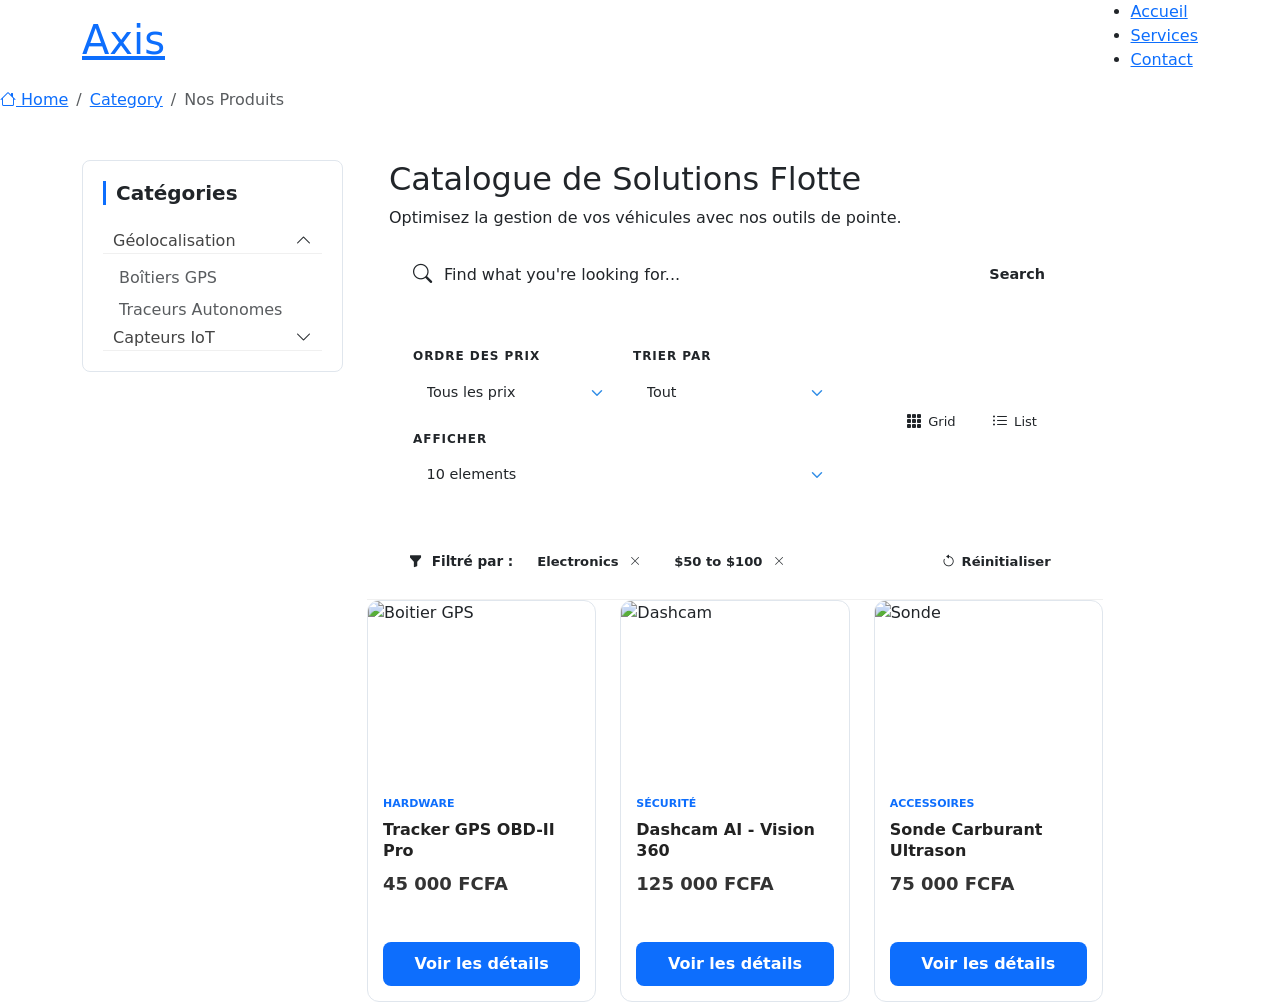
==== boutique.html @ 832ea5ab "Creation de la page boutique" ====
<!DOCTYPE html>
<html lang="fr">

<head>
	<meta charset="utf-8">
	<meta content="width=device-width, initial-scale=1.0" name="viewport">
	<title>Catalogue Gestion de Flotte - Axis</title>

	<link
		href="https://fonts.googleapis.com/css2?family=Roboto:wght@300;400;500;700&family=Montserrat:wght@400;600;700&family=Poppins:wght@300;400;500;600;700&display=swap"
		rel="stylesheet">

	<link href="assets/vendor/bootstrap/css/bootstrap.min.css" rel="stylesheet">
	<link href="assets/vendor/bootstrap-icons/bootstrap-icons.css" rel="stylesheet">
	<link href="assets/vendor/aos/aos.css" rel="stylesheet">

	<link href="assets/css/main.css" rel="stylesheet">

	<style>
		:root {
			--primary-blue: #0d6efd;
			--soft-bg: #f8fbff;
			--border-light: #e0e6ed;
		}

		/* --- SIDEBAR & CATEGORIES --- */
		.sidebar .widgets-container {
			background: #fff;
			border: 1px solid var(--border-light);
			border-radius: 8px;
			padding: 20px;
		}

		.widget-title {
			font-size: 1.25rem;
			font-weight: 700;
			margin-bottom: 1.5rem;
			padding-left: 10px;
			border-left: 3px solid var(--primary-blue);
		}

		.category-header {
			padding: 0px 10px;
			border-bottom: 1px solid #f0f0f0;
			cursor: pointer;
		}

		.category-link {
			color: #444;
			text-decoration: none;
			font-weight: 500;
		}

		.category-toggle .bi-chevron-up {
			display: none;
		}

		.category-header:not(.collapsed) .bi-chevron-up {
			display: inline;
		}

		.category-header:not(.collapsed) .bi-chevron-down {
			display: none;
		}

		/*--------------------------------------------------------------
		# Category Header Section
		--------------------------------------------------------------*/
		.category-header {
			padding-bottom: 0;
		}

		.category-header .search-bar {
			display: flex;
			align-items: center;
			background: linear-gradient(135deg, color-mix(in srgb, var(--accent-color), transparent 92%), color-mix(in srgb, var(--accent-color), transparent 96%));
			border: 2px solid color-mix(in srgb, var(--accent-color), transparent 80%);
			border-radius: 60px;
			padding: 0.5rem 0.5rem 0.5rem 1.5rem;
			margin-bottom: 1.5rem;
			transition: border-color 0.3s ease, box-shadow 0.3s ease;
		}

		.category-header .search-bar:focus-within {
			border-color: var(--accent-color);
			box-shadow: 0 0 0 4px color-mix(in srgb, var(--accent-color), transparent 88%);
		}

		.category-header .search-bar .search-icon {
			font-size: 1.2rem;
			color: var(--accent-color);
			margin-right: 0.75rem;
			flex-shrink: 0;
		}

		.category-header .search-bar .search-input {
			flex: 1;
			border: none;
			background: transparent;
			font-size: 1rem;
			color: var(--default-color);
			outline: none;
			padding: 0.5rem 0;
			min-width: 0;
		}

		.category-header .search-bar .search-input::placeholder {
			color: color-mix(in srgb, var(--default-color), transparent 55%);
		}

		.category-header .search-bar .search-action {
			flex-shrink: 0;
			background-color: var(--accent-color);
			color: var(--contrast-color);
			border: none;
			border-radius: 50px;
			padding: 0.6rem 1.75rem;
			font-weight: 600;
			font-size: 0.9rem;
			cursor: pointer;
			transition: background-color 0.3s ease, transform 0.2s ease;
		}

		.category-header .search-bar .search-action:hover {
			background-color: color-mix(in srgb, var(--accent-color), black 12%);
			transform: translateY(-1px);
		}

		@media (max-width: 576px) {
			.category-header .search-bar {
				border-radius: 16px;
				padding: 0.4rem 0.4rem 0.4rem 1rem;
			}

			.category-header .search-bar .search-action {
				padding: 0.55rem 1.25rem;
				font-size: 0.85rem;
			}
		}

		.category-header .toolbar {
			background-color: var(--surface-color);
			border: 1px solid color-mix(in srgb, var(--default-color), transparent 90%);
			border-radius: 14px;
			padding: 1.25rem 1.5rem;
			margin-bottom: 1rem;
			box-shadow: 0 4px 20px color-mix(in srgb, var(--default-color), transparent 94%);
		}

		.category-header .toolbar .filter-group {
			display: flex;
			align-items: flex-end;
			gap: 1rem;
			flex-wrap: wrap;
		}

		.category-header .toolbar .filter-group .filter-dropdown {
			flex: 1;
			min-width: 140px;
		}

		.category-header .toolbar .filter-group .filter-dropdown label {
			display: block;
			font-size: 0.75rem;
			font-weight: 700;
			text-transform: uppercase;
			letter-spacing: 0.08em;
			color: color-mix(in srgb, var(--default-color), transparent 30%);
			margin-bottom: 0.4rem;
		}

		.category-header .toolbar .filter-group .filter-dropdown .form-select {
			color: var(--default-color);
			background-color: var(--surface-color);
			font-size: 0.9rem;
			font-weight: 500;
			border: 1px solid color-mix(in srgb, var(--default-color), transparent 85%);
			border-radius: 10px;
			padding: 0.55rem 2.25rem 0.55rem 0.85rem;
			height: 42px;
			transition: border-color 0.3s ease, box-shadow 0.3s ease;
			background-image: url("data:image/svg+xml,%3csvg xmlns='http://www.w3.org/2000/svg' viewBox='0 0 16 16'%3e%3cpath fill='none' stroke='%233690e7' stroke-linecap='round' stroke-linejoin='round' stroke-width='2' d='m2 5 6 6 6-6'/%3e%3c/svg%3e");
		}

		.category-header .toolbar .filter-group .filter-dropdown .form-select:focus {
			border-color: var(--accent-color);
			box-shadow: 0 0 0 3px color-mix(in srgb, var(--accent-color), transparent 88%);
		}

		.category-header .toolbar .toolbar-actions {
			display: flex;
			justify-content: flex-end;
			align-items: flex-end;
			height: 100%;
		}

		.category-header .toolbar .toolbar-actions .display-toggle {
			display: inline-flex;
			background-color: color-mix(in srgb, var(--default-color), transparent 95%);
			border-radius: 10px;
			padding: 4px;
			gap: 4px;
		}

		.category-header .toolbar .toolbar-actions .display-toggle .toggle-btn {
			display: inline-flex;
			align-items: center;
			gap: 0.4rem;
			padding: 0.45rem 1rem;
			border: none;
			border-radius: 8px;
			background: transparent;
			color: color-mix(in srgb, var(--default-color), transparent 30%);
			font-size: 0.85rem;
			font-weight: 500;
			cursor: pointer;
			transition: all 0.3s ease;
		}

		.category-header .toolbar .toolbar-actions .display-toggle .toggle-btn i {
			font-size: 1rem;
		}

		.category-header .toolbar .toolbar-actions .display-toggle .toggle-btn span {
			font-size: 0.82rem;
		}

		.category-header .toolbar .toolbar-actions .display-toggle .toggle-btn:hover {
			color: var(--accent-color);
		}

		.category-header .toolbar .toolbar-actions .display-toggle .toggle-btn.active {
			background-color: var(--accent-color);
			color: var(--contrast-color);
			box-shadow: 0 2px 8px color-mix(in srgb, var(--accent-color), transparent 55%);
		}

		@media (max-width: 768px) {
			.category-header .toolbar {
				padding: 1rem;
			}

			.category-header .toolbar .filter-group .filter-dropdown {
				min-width: 100%;
			}

			.category-header .toolbar .toolbar-actions {
				justify-content: flex-start;
				margin-top: 0.5rem;
			}
		}

		.category-header .applied-filters {
			margin-bottom: 0.5rem;
		}

		.category-header .applied-filters .filters-row {
			display: flex;
			align-items: center;
			flex-wrap: wrap;
			gap: 0.75rem;
			padding: 0.85rem 1.25rem;
			background-color: var(--surface-color);
			border-left: 4px solid var(--accent-color);
			border-radius: 0 10px 10px 0;
			box-shadow: 0 2px 10px color-mix(in srgb, var(--default-color), transparent 94%);
		}

		.category-header .applied-filters .filters-label {
			font-weight: 600;
			font-size: 0.85rem;
			color: var(--accent-color);
			white-space: nowrap;
		}

		.category-header .applied-filters .filters-label i {
			margin-right: 0.25rem;
		}

		.category-header .applied-filters .chip-list {
			display: flex;
			flex-wrap: wrap;
			gap: 0.5rem;
			flex: 1;
		}

		.category-header .applied-filters .chip {
			display: inline-flex;
			align-items: center;
			gap: 0.35rem;
			background-color: color-mix(in srgb, var(--accent-color), transparent 88%);
			color: color-mix(in srgb, var(--accent-color), black 10%);
			font-size: 0.82rem;
			font-weight: 600;
			padding: 0.3rem 0.5rem 0.3rem 0.75rem;
			border-radius: 8px;
			border: 1px solid color-mix(in srgb, var(--accent-color), transparent 75%);
		}

		.category-header .applied-filters .chip .chip-close {
			display: inline-flex;
			align-items: center;
			justify-content: center;
			background: none;
			border: none;
			color: color-mix(in srgb, var(--accent-color), black 5%);
			cursor: pointer;
			width: 22px;
			height: 22px;
			border-radius: 6px;
			padding: 0;
			transition: all 0.3s ease;
		}

		.category-header .applied-filters .chip .chip-close i {
			font-size: 0.65rem;
		}

		.category-header .applied-filters .chip .chip-close:hover {
			background-color: color-mix(in srgb, var(--accent-color), transparent 70%);
			transform: scale(1.15);
		}

		.category-header .applied-filters .reset-btn {
			display: inline-flex;
			align-items: center;
			gap: 0.35rem;
			background: none;
			border: none;
			color: color-mix(in srgb, var(--default-color), transparent 30%);
			font-size: 0.82rem;
			font-weight: 600;
			cursor: pointer;
			padding: 0.35rem 0.65rem;
			border-radius: 8px;
			margin-left: auto;
			transition: all 0.3s ease;
			white-space: nowrap;
		}

		.category-header .applied-filters .reset-btn i {
			font-size: 0.85rem;
		}

		.category-header .applied-filters .reset-btn:hover {
			color: var(--accent-color);
			background-color: color-mix(in srgb, var(--accent-color), transparent 92%);
		}

		@media (max-width: 576px) {
			.category-header .applied-filters .filters-row {
				flex-direction: column;
				align-items: flex-start;
				padding: 0.75rem 1rem;
			}

			.category-header .applied-filters .chip-list {
				width: 100%;
			}

			.category-header .applied-filters .reset-btn {
				margin-left: 0;
			}
		}

		/* --- PRODUCT CARDS (Optimisées) --- */
		.item-card {
			background: #fff;
			border: 1px solid var(--border-light);
			border-radius: 12px;
			overflow: hidden;
			height: 100%;
			display: flex;
			flex-direction: column;
			transition: 0.3s;
		}

		.item-card:hover {
			box-shadow: 0 10px 20px rgba(0, 0, 0, 0.05);
		}

		.item-media {
			height: 180px;
			overflow: hidden;
		}

		/* Image plus courte */
		.item-media img {
			width: 100%;
			height: 100%;
			object-fit: cover;
		}

		.item-info {
			padding: 15px;
			flex-grow: 1;
			display: flex;
			flex-direction: column;
		}

		.item-tag {
			font-size: 11px;
			color: var(--primary-blue);
			font-weight: 700;
			text-transform: uppercase;
		}

		.item-name {
			font-size: 16px;
			margin: 8px 0;
			font-weight: 600;
			line-height: 1.3;
		}

		.item-name a {
			color: #222;
			text-decoration: none;
		}

		.item-cost {
			font-size: 18px;
			font-weight: 700;
			color: #333;
			margin-bottom: 15px;
		}

		/* Bouton en bas avec padding autour */
		.card-footer-action {
			padding: 15px;
			margin-top: auto;
		}

		.btn-action {
			width: 100%;
			background: var(--primary-blue);
			color: white;
			border: none;
			padding: 10px;
			border-radius: 8px;
			font-weight: 600;
			transition: 0.3s;
		}

		.btn-action:hover {
			background: #0052cc;
		}
	</style>
</head>

<body class="starter-page-page">

	
  <header id="header" class="header d-flex align-items-center sticky">
    <div class="container-fluid container-xl position-relative d-flex align-items-center justify-content-between">

      <a href="index.html" class="logo d-flex align-items-center">
        <!-- Uncomment the line below if you also wish to use an image logo -->
        <!-- <img src="assets/img/logo.webp" alt=""> -->
        <h1 class="sitename">Axis</h1>
      </a>

      <nav id="navmenu" class="navmenu">
        
				<ul>
					<li><a href="#hero">Accueil</a></li>
					<li><a href="#services">Services</a></li>
					<li><a href="#contact">Contact</a></li>
				</ul>
        <i class="mobile-nav-toggle d-xl-none bi bi-list"></i>
      </nav>

    </div>
  </header>

	<main class="main">

		<div class="page-title">
			<div class="breadcrumbs">
				<nav aria-label="breadcrumb">
					<ol class="breadcrumb">
						<li class="breadcrumb-item"><a href="#"><i class="bi bi-house"></i> Home</a></li>
						<li class="breadcrumb-item"><a href="#">Category</a></li>
						<li class="breadcrumb-item active current">Nos Produits</li>
					</ol>
				</nav>
			</div>
			<!-- <div class="title-wrapper">
				<h1>Catalogue de Solutions Flotte</h1>
				<p>Optimisez la gestion de vos véhicules avec nos outils de pointe.</p>
			</div> -->
		</div>

		<div class="container mt-5">
			<div class="row">

				<div class="col-lg-3 sidebar" data-aos="fade-up">
					<div class="widgets-container">
						<h3 class="widget-title">Catégories</h3>
						<ul class="category-tree list-unstyled mb-0">
							<li class="category-item">
								<div class="d-flex justify-content-between align-items-center category-header" data-bs-toggle="collapse"
									data-bs-target="#cat-1">
									<a href="javascript:void(0)" class="category-link">Géolocalisation</a>
									<span class="category-toggle"><i class="bi bi-chevron-down"></i><i
											class="bi bi-chevron-up"></i></span>
								</div>
								<ul id="cat-1" class="subcategory-list list-unstyled ps-3 mt-2 collapse show">
									<li><a href="#" class="nav-link py-1 text-muted">Boîtiers GPS</a></li>
									<li><a href="#" class="nav-link py-1 text-muted">Traceurs Autonomes</a></li>
								</ul>
							</li>
							<li class="category-item">
								<div class="d-flex justify-content-between align-items-center category-header collapsed"
									data-bs-toggle="collapse" data-bs-target="#cat-2">
									<a href="javascript:void(0)" class="category-link">Capteurs IoT</a>
									<span class="category-toggle"><i class="bi bi-chevron-down"></i><i
											class="bi bi-chevron-up"></i></span>
								</div>
								<ul id="cat-2" class="subcategory-list list-unstyled ps-3 mt-2 collapse">
									<li><a href="#" class="nav-link py-1 text-muted">Niveau Carburant</a></li>
									<li><a href="#" class="nav-link py-1 text-muted">Température</a></li>
								</ul>
							</li>
						</ul>
					</div>
				</div>

				<div class="col-lg-8">
					
					<!-- Category Header Section -->
					<section id="category-header" class="category-header section">

						<!-- Section Title -->
						<div class="container section-title aos-init aos-animate" data-aos="fade-up">
							<h2>Catalogue de Solutions Flotte</h2>
							<p>Optimisez la gestion de vos véhicules avec nos outils de pointe.</p>
						</div><!-- End Section Title -->

						<div class="container aos-init aos-animate" data-aos="fade-up" data-aos-delay="100">

							<!-- Search Bar -->
							<div class="search-bar aos-init aos-animate" data-aos="fade-down" data-aos-delay="100">
								<i class="bi bi-search search-icon"></i>
								<input type="text" class="search-input" id="productSearch" placeholder="Find what you're looking for..."
									aria-label="Search products">
								<button class="search-action" type="button">Search</button>
							</div>

							<!-- Toolbar -->
							<div class="toolbar aos-init aos-animate" data-aos="fade-up" data-aos-delay="200">
								<div class="row align-items-center g-3">
									<div class="col-lg-8 col-md-12">
										<div class="filter-group">
											<div class="filter-dropdown">
												<label for="priceRange">Ordre des prix</label>
												<select class="form-select" id="priceRange">
													<option selected>Tous les prix</option>
													<option>Prix croissant</option>
													<option>Prix décroissant</option>
												</select>
											</div>
											<div class="filter-dropdown">
												<label for="sortBy">Trier par</label>
												<select class="form-select" id="sortBy">
													<option selected>Tout</option>
													<option>Produits</option>
													<option>Offres spéciales</option>
												</select>
											</div>
											<div class="filter-dropdown">
												<label for="itemsPerPage">Afficher</label>
												<select class="form-select" id="itemsPerPage">
													<option value="12">10 elements</option>
													<option value="24">25 elements</option>
												</select>
											</div>
										</div>
									</div><!-- End Filter Group -->

									<div class="col-lg-4 col-md-12">
										<div class="toolbar-actions">
											<div class="display-toggle">
												<button type="button" class="toggle-btn active" data-view="grid" aria-label="Grid view">
													<i class="bi bi-grid-3x3-gap-fill"></i>
													<span>Grid</span>
												</button>
												<button type="button" class="toggle-btn" data-view="list" aria-label="List view">
													<i class="bi bi-list-ul"></i>
													<span>List</span>
												</button>
											</div>
										</div>
									</div><!-- End Toolbar Actions -->
								</div>
							</div><!-- End Toolbar -->

							<!-- Applied Filters -->
							<div class="applied-filters aos-init aos-animate" data-aos="fade-up" data-aos-delay="300">
								<div class="row align-items-center">
									<div class="col-12">
										<div class="filters-row">
											<span class="filters-label"><i class="bi bi-funnel-fill"></i> Filtré par :</span>
											<div class="chip-list">
												<span class="chip">
													Electronics <button class="chip-close"><i class="bi bi-x-lg"></i></button>
												</span>
												<span class="chip">
													$50 to $100 <button class="chip-close"><i class="bi bi-x-lg"></i></button>
												</span>
											</div>
											<button class="reset-btn"><i class="bi bi-arrow-counterclockwise"></i> Réinitialiser</button>
										</div>
									</div>
								</div>
							</div><!-- End Applied Filters -->

						</div>
					</section><!-- /Category Header Section -->

					<section id="category-product-list" class="category-product-list section">
						<!-- Section Title -->
						<!-- <div class="container section-title aos-init aos-animate" data-aos="fade-up">
							<h2>Category Product List</h2>
							<p>Necessitatibus eius consequatur ex aliquid fuga eum quidem sint consectetur velit</p>
						</div> -->
						<!-- End Section Title -->

						<div class="row g-4">
							<div class="col-md-4" data-aos="fade-up">
								<article class="item-card">
									<div class="item-media">
										<img src="https://images.unsplash.com/photo-1580273916550-e323be2ae537?q=80&w=400"
											alt="Boitier GPS">
									</div>
									<div class="item-info">
										<span class="item-tag">Hardware</span>
										<h4 class="item-name"><a href="#">Tracker GPS OBD-II Pro</a></h4>
										<span class="item-cost">45 000 FCFA</span>
									</div>
									<div class="card-footer-action">
										<button class="btn-action">Voir les détails</button>
									</div>
								</article>
							</div>

							<div class="col-md-4" data-aos="fade-up" data-aos-delay="100">
								<article class="item-card">
									<div class="item-media">
										<img src="https://images.unsplash.com/photo-1551524559-8af4e6624178?q=80&w=400" alt="Dashcam">
									</div>
									<div class="item-info">
										<span class="item-tag">Sécurité</span>
										<h4 class="item-name"><a href="#">Dashcam AI - Vision 360</a></h4>
										<span class="item-cost">125 000 FCFA</span>
									</div>
									<div class="card-footer-action">
										<button class="btn-action">Voir les détails</button>
									</div>
								</article>
							</div>

							<div class="col-md-4" data-aos="fade-up" data-aos-delay="200">
								<article class="item-card">
									<div class="item-media">
										<img src="https://www.on-track.sn/wp-content/uploads/2020/11/image_driverkeys.png" alt="Sonde">
									</div>
									<div class="item-info">
										<span class="item-tag">Accessoires</span>
										<h4 class="item-name"><a href="#">Sonde Carburant Ultrason</a></h4>
										<span class="item-cost">75 000 FCFA</span>
									</div>
									<div class="card-footer-action">
										<button class="btn-action">Voir les détails</button>
									</div>
								</article>
							</div>
						</div>
					</section>

				</div>
			</div>
		</div>

	</main>

	<script src="assets/vendor/bootstrap/js/bootstrap.bundle.min.js"></script>
	<script src="assets/vendor/aos/aos.js"></script>
	<script>
		AOS.init({ duration: 600, once: true });
	</script>

</body>

</html>
---- assets/css/main.css ----
/**
* Template Name: Axis
* Template URL: https://bootstrapmade.com/axis-bootstrap-corporate-template/
* Updated: Sep 13 2025 with Bootstrap v5.3.8
* Author: BootstrapMade.com
* License: https://bootstrapmade.com/license/
*/

@charset "UTF-8";

/*--------------------------------------------------------------
# Font & Color Variables
# Help: https://bootstrapmade.com/color-system/
--------------------------------------------------------------*/
/* Fonts */
:root {
  --default-font: "Roboto",  system-ui, -apple-system, "Segoe UI", Roboto, "Helvetica Neue", Arial, "Noto Sans", "Liberation Sans", sans-serif, "Apple Color Emoji", "Segoe UI Emoji", "Segoe UI Symbol", "Noto Color Emoji";
  --heading-font: "Montserrat",  sans-serif;
  --nav-font: "Poppins",  sans-serif;
}

/* Global Colors - The following color variables are used throughout the website. Updating them here will change the color scheme of the entire website */
:root { 
  --background-color: #ffffff; /* Background color for the entire website, including individual sections */
  --default-color: #666666; /* Default color used for the majority of the text content across the entire website */
  --heading-color: #000000; /* Color for headings, subheadings and title throughout the website */
  --accent-color: #313131; /* Accent color that represents your brand on the website. It's used for buttons, links, and other elements that need to stand out */
  --surface-color: #ffffff; /* The surface color is used as a background of boxed elements within sections, such as cards, icon boxes, or other elements that require a visual separation from the global background. */
  --contrast-color: #ffffff; /* Contrast color for text, ensuring readability against backgrounds of accent, heading, or default colors. */
}

/* Nav Menu Colors - The following color variables are used specifically for the navigation menu. They are separate from the global colors to allow for more customization options */
:root {
  --nav-color: #999999;  /* The default color of the main navmenu links */
  --nav-hover-color: #000000; /* Applied to main navmenu links when they are hovered over or active */
  --nav-mobile-background-color: #ffffff; /* Used as the background color for mobile navigation menu */
  --nav-dropdown-background-color: #ffffff; /* Used as the background color for dropdown items that appear when hovering over primary navigation items */
  --nav-dropdown-color: #666666; /* Used for navigation links of the dropdown items in the navigation menu. */
  --nav-dropdown-hover-color: #313131; /* Similar to --nav-hover-color, this color is applied to dropdown navigation links when they are hovered over. */
}

/* Color Presets - These classes override global colors when applied to any section or element, providing reuse of the sam color scheme. */

.light-background {
  --background-color: #f9f9f9;
  --surface-color: #ffffff;
}

.dark-background {
  --background-color: #060606;
  --default-color: #e3e3e3;
  --heading-color: #ffffff;
  --accent-color: #bdb5b5;
  --surface-color: #252525;
  --contrast-color: #ffffff;
}

/* Smooth scroll */
:root {
  scroll-behavior: smooth;
}

/*--------------------------------------------------------------
# General Styling & Shared Classes
--------------------------------------------------------------*/
body {
  color: var(--default-color);
  background-color: var(--background-color);
  font-family: var(--default-font);
}

a {
  color: var(--accent-color);
  text-decoration: none;
  transition: 0.3s;
}

a:hover {
  color: color-mix(in srgb, var(--accent-color), transparent 25%);
  text-decoration: none;
}

h1,
h2,
h3,
h4,
h5,
h6 {
  color: var(--heading-color);
  font-family: var(--heading-font);
}

/* PHP Email Form Messages
------------------------------*/
.php-email-form .error-message {
  display: none;
  background: #df1529;
  color: #ffffff;
  text-align: left;
  padding: 15px;
  margin-bottom: 24px;
  font-weight: 600;
}

.php-email-form .sent-message {
  display: none;
  color: #ffffff;
  background: #059652;
  text-align: center;
  padding: 15px;
  margin-bottom: 24px;
  font-weight: 600;
}

.php-email-form .loading {
  display: none;
  background: var(--surface-color);
  text-align: center;
  padding: 15px;
  margin-bottom: 24px;
}

.php-email-form .loading:before {
  content: "";
  display: inline-block;
  border-radius: 50%;
  width: 24px;
  height: 24px;
  margin: 0 10px -6px 0;
  border: 3px solid var(--accent-color);
  border-top-color: var(--surface-color);
  animation: php-email-form-loading 1s linear infinite;
}

@keyframes php-email-form-loading {
  0% {
    transform: rotate(0deg);
  }

  100% {
    transform: rotate(360deg);
  }
}

/*--------------------------------------------------------------
# Global Header
--------------------------------------------------------------*/
.header {
  --background-color: rgba(255, 255, 255, 0);
  color: var(--default-color);
  background-color: var(--background-color);
  padding: 15px 0;
  transition: all 0.5s;
  z-index: 997;
}

.header .logo {
  line-height: 1;
}

.header .logo img {
  max-height: 32px;
  margin-right: 8px;
}

.header .logo h1 {
  font-size: 30px;
  margin: 0;
  font-weight: 400;
  color: var(--heading-color);
}

.scrolled .header {
  isolation: isolate;
  border-bottom: 1px solid color-mix(in srgb, var(--default-color), transparent 90%);
}

.scrolled .header::before {
  content: "";
  position: absolute;
  inset: 0;
  background: rgba(255, 255, 255, 0.8);
  backdrop-filter: blur(10px);
  -webkit-backdrop-filter: blur(10px);
  pointer-events: none;
  z-index: -1;
}

/*--------------------------------------------------------------
# Navigation Menu
--------------------------------------------------------------*/
/* Navmenu - Desktop */
@media (min-width: 1200px) {
  .navmenu {
    padding: 0;
  }

  .navmenu ul {
    margin: 0;
    padding: 0;
    display: flex;
    list-style: none;
    align-items: center;
  }

  .navmenu li {
    position: relative;
  }

  .navmenu a,
  .navmenu a:focus {
    color: var(--nav-color);
    padding: 18px 15px;
    font-size: 14px;
    font-family: var(--nav-font);
    font-weight: 400;
    display: flex;
    align-items: center;
    justify-content: space-between;
    white-space: nowrap;
    transition: 0.3s;
  }

  .navmenu a i,
  .navmenu a:focus i {
    font-size: 12px;
    line-height: 0;
    margin-left: 5px;
    transition: 0.3s;
  }

  .navmenu li:last-child a {
    padding-right: 0;
  }

  .navmenu li:hover>a,
  .navmenu .active,
  .navmenu .active:focus {
    color: var(--nav-hover-color);
  }

  .navmenu .dropdown ul {
    margin: 0;
    padding: 10px 0;
    background: var(--nav-dropdown-background-color);
    display: block;
    position: absolute;
    visibility: hidden;
    left: 14px;
    top: 130%;
    opacity: 0;
    transition: 0.3s;
    border-radius: 4px;
    z-index: 99;
    box-shadow: 0px 0px 30px rgba(0, 0, 0, 0.1);
  }

  .navmenu .dropdown ul li {
    min-width: 200px;
  }

  .navmenu .dropdown ul a {
    padding: 10px 20px;
    font-size: 15px;
    text-transform: none;
    color: var(--nav-dropdown-color);
  }

  .navmenu .dropdown ul a i {
    font-size: 12px;
  }

  .navmenu .dropdown ul a:hover,
  .navmenu .dropdown ul .active:hover,
  .navmenu .dropdown ul li:hover>a {
    color: var(--nav-dropdown-hover-color);
  }

  .navmenu .dropdown:hover>ul {
    opacity: 1;
    top: 100%;
    visibility: visible;
  }

  .navmenu .dropdown .dropdown ul {
    top: 0;
    left: -90%;
    visibility: hidden;
  }

  .navmenu .dropdown .dropdown:hover>ul {
    opacity: 1;
    top: 0;
    left: -100%;
    visibility: visible;
  }
}

/* Navmenu - Mobile */
@media (max-width: 1199px) {
  .mobile-nav-toggle {
    color: var(--nav-color);
    font-size: 28px;
    line-height: 0;
    margin-right: 10px;
    cursor: pointer;
    transition: color 0.3s;
  }

  .navmenu {
    padding: 0;
    z-index: 9997;
  }

  .navmenu ul {
    display: none;
    list-style: none;
    position: absolute;
    inset: 60px 20px 20px 20px;
    padding: 10px 0;
    margin: 0;
    border-radius: 6px;
    background-color: var(--nav-mobile-background-color);
    overflow-y: auto;
    transition: 0.3s;
    z-index: 9998;
    box-shadow: 0px 0px 30px rgba(0, 0, 0, 0.1);
  }

  .navmenu a,
  .navmenu a:focus {
    color: var(--nav-dropdown-color);
    padding: 10px 20px;
    font-family: var(--nav-font);
    font-size: 18px;
    font-weight: 300;
    display: flex;
    align-items: center;
    justify-content: space-between;
    white-space: nowrap;
    transition: 0.3s;
  }

  .navmenu a i,
  .navmenu a:focus i {
    font-size: 12px;
    line-height: 0;
    margin-left: 5px;
    width: 30px;
    height: 30px;
    display: flex;
    align-items: center;
    justify-content: center;
    border-radius: 50%;
    transition: 0.3s;
    background-color: color-mix(in srgb, var(--accent-color), transparent 90%);
  }

  .navmenu a i:hover,
  .navmenu a:focus i:hover {
    background-color: var(--accent-color);
    color: var(--contrast-color);
  }

  .navmenu a:hover,
  .navmenu .active,
  .navmenu .active:focus {
    color: var(--nav-dropdown-hover-color);
  }

  .navmenu .active i,
  .navmenu .active:focus i {
    background-color: var(--accent-color);
    color: var(--contrast-color);
    transform: rotate(180deg);
  }

  .navmenu .dropdown ul {
    position: static;
    display: none;
    z-index: 99;
    padding: 10px 0;
    margin: 10px 20px;
    background-color: var(--nav-dropdown-background-color);
    border: 1px solid color-mix(in srgb, var(--default-color), transparent 90%);
    box-shadow: none;
    transition: all 0.5s ease-in-out;
  }

  .navmenu .dropdown ul ul {
    background-color: rgba(33, 37, 41, 0.1);
  }

  .navmenu .dropdown>.dropdown-active {
    display: block;
    background-color: rgba(33, 37, 41, 0.03);
  }

  .mobile-nav-active {
    overflow: hidden;
  }

  .mobile-nav-active .mobile-nav-toggle {
    color: #fff;
    position: absolute;
    font-size: 32px;
    top: 15px;
    right: 15px;
    margin-right: 0;
    z-index: 9999;
  }

  .mobile-nav-active .navmenu {
    position: fixed;
    overflow: hidden;
    inset: 0;
    background: rgba(33, 37, 41, 0.8);
    transition: 0.3s;
  }

  .mobile-nav-active .navmenu>ul {
    display: block;
  }
}

/*--------------------------------------------------------------
# Global Footer
--------------------------------------------------------------*/
.footer {
  color: var(--default-color);
  background-color: var(--background-color);
  font-size: 14px;
  padding-bottom: 50px;
  position: relative;
}

.footer .footer-top {
  padding-top: 50px;
  border-top: 1px solid color-mix(in srgb, var(--default-color), transparent 90%);
}

.footer .footer-about .logo {
  line-height: 1;
  margin-bottom: 25px;
}

.footer .footer-about .logo img {
  max-height: 40px;
  margin-right: 6px;
}

.footer .footer-about .logo span {
  color: var(--heading-color);
  font-size: 30px;
  font-weight: 400;
  letter-spacing: 1px;
  font-family: var(--heading-font);
}

.footer .footer-about p {
  font-size: 14px;
  font-family: var(--heading-font);
}

.footer .social-links a {
  display: flex;
  align-items: center;
  justify-content: center;
  width: 40px;
  height: 40px;
  border-radius: 50%;
  border: 1px solid color-mix(in srgb, var(--default-color), transparent 50%);
  font-size: 16px;
  color: color-mix(in srgb, var(--default-color), transparent 50%);
  margin-right: 10px;
  transition: 0.3s;
}

.footer .social-links a:hover {
  color: var(--accent-color);
  border-color: var(--accent-color);
}

.footer h4 {
  font-size: 18px;
  font-weight: 400;
  position: relative;
  padding-bottom: 12px;
}

.footer .footer-links {
  margin-bottom: 30px;
}

.footer .footer-links ul {
  list-style: none;
  padding: 0;
  margin: 0;
}

.footer .footer-links ul i {
  padding-right: 2px;
  font-size: 12px;
  line-height: 0;
}

.footer .footer-links ul li {
  padding: 10px 0;
  display: flex;
  align-items: center;
}

.footer .footer-links ul li:first-child {
  padding-top: 0;
}

.footer .footer-links ul a {
  color: color-mix(in srgb, var(--default-color), transparent 20%);
  display: inline-block;
  line-height: 1;
}

.footer .footer-links ul a:hover {
  color: var(--accent-color);
}

.footer .footer-contact p {
  margin-bottom: 5px;
}

.footer .copyright {
  padding-top: 25px;
  padding-bottom: 25px;
  background-color: color-mix(in srgb, var(--default-color), transparent 95%);
}

.footer .copyright p {
  margin-bottom: 0;
}

.footer .credits {
  margin-top: 6px;
  font-size: 13px;
}

/*--------------------------------------------------------------
# Preloader
--------------------------------------------------------------*/
#preloader {
  position: fixed;
  inset: 0;
  z-index: 999999;
  overflow: hidden;
  background: var(--background-color);
  transition: all 0.6s ease-out;
}

#preloader:before {
  content: "";
  position: fixed;
  top: calc(50% - 30px);
  left: calc(50% - 30px);
  border: 6px solid #ffffff;
  border-color: var(--accent-color) transparent var(--accent-color) transparent;
  border-radius: 50%;
  width: 60px;
  height: 60px;
  animation: animate-preloader 1.5s linear infinite;
}

@keyframes animate-preloader {
  0% {
    transform: rotate(0deg);
  }

  100% {
    transform: rotate(360deg);
  }
}

/*--------------------------------------------------------------
# Scroll Top Button
--------------------------------------------------------------*/
.scroll-top {
  position: fixed;
  visibility: hidden;
  opacity: 0;
  right: 15px;
  bottom: 15px;
  z-index: 99999;
  background-color: var(--accent-color);
  width: 40px;
  height: 40px;
  border-radius: 4px;
  transition: all 0.4s;
}

.scroll-top i {
  font-size: 24px;
  color: var(--contrast-color);
  line-height: 0;
}

.scroll-top:hover {
  background-color: color-mix(in srgb, var(--accent-color), transparent 20%);
  color: var(--contrast-color);
}

.scroll-top.active {
  visibility: visible;
  opacity: 1;
}

/*--------------------------------------------------------------
# Disable aos animation delay on mobile devices
--------------------------------------------------------------*/
@media screen and (max-width: 768px) {
  [data-aos-delay] {
    transition-delay: 0 !important;
  }
}

/*--------------------------------------------------------------
# Global Page Titles & Breadcrumbs
--------------------------------------------------------------*/
.page-title {
  text-align: center;
  padding: 40px 0 20px 0;
  border-top: 1px solid color-mix(in srgb, var(--default-color), transparent 90%);
}

.page-title .breadcrumbs {
  margin-bottom: 1.5rem;
}

.page-title .breadcrumbs .breadcrumb {
  justify-content: center;
  margin: 0;
  padding: 0;
  background: none;
}

.page-title .breadcrumbs .breadcrumb .breadcrumb-item {
  font-size: 0.9rem;
  color: color-mix(in srgb, var(--default-color), transparent 30%);
}

.page-title .breadcrumbs .breadcrumb .breadcrumb-item.active {
  color: var(--accent-color);
}

.page-title .breadcrumbs .breadcrumb .breadcrumb-item a {
  color: inherit;
  text-decoration: none;
  transition: color 0.3s ease;
}

.page-title .breadcrumbs .breadcrumb .breadcrumb-item a:hover {
  color: var(--accent-color);
}

.page-title .breadcrumbs .breadcrumb .breadcrumb-item a i {
  font-size: 0.9rem;
  margin-right: 0.2rem;
}

.page-title .breadcrumbs .breadcrumb .breadcrumb-item+.breadcrumb-item::before {
  color: color-mix(in srgb, var(--default-color), transparent 50%);
}

.page-title .title-wrapper {
  max-width: 800px;
  margin: 0 auto;
  padding: 1rem 0;
}

.page-title .title-wrapper h1 {
  font-size: 2.5rem;
  margin-bottom: 1rem;
  font-weight: 400;
  color: var(--heading-color);
}

.page-title .title-wrapper p {
  font-size: 1.1rem;
  color: color-mix(in srgb, var(--default-color), transparent 20%);
  margin: 0;
  line-height: 1.6;
}

@media (max-width: 768px) {
  .page-title .title-wrapper h1 {
    font-size: 2rem;
  }

  .page-title .title-wrapper p {
    font-size: 1rem;
  }
}

@media (max-width: 576px) {
  .page-title .title-wrapper h1 {
    font-size: 1.75rem;
  }
}

/*--------------------------------------------------------------
# Global Sections
--------------------------------------------------------------*/
section,
.section {
  color: var(--default-color);
  background-color: var(--background-color);
  padding: 60px 0;
  scroll-margin-top: 87px;
  overflow: clip;
}

@media (max-width: 1199px) {

  section,
  .section {
    scroll-margin-top: 66px;
  }
}

/*--------------------------------------------------------------
# Global Section Titles
--------------------------------------------------------------*/
.section-title {
  text-align: center;
  padding-bottom: 60px;
  position: relative;
}

.section-title h2 {
  font-size: 2.8rem;
  font-weight: 300;
  line-height: 1.2;
  color: var(--heading-color);
  margin-bottom: 1.5rem;
  letter-spacing: -1px;
}

@media (max-width: 768px) {
  .section-title h2 {
    font-size: 2.5rem;
  }
}

.section-title .subtitle {
  display: inline-block;
  font-size: 0.875rem;
  font-weight: 400;
  color: var(--accent-color);
  text-transform: uppercase;
  letter-spacing: 2px;
  margin-bottom: 1.5rem;
  position: relative;
}

.section-title .subtitle::after {
  content: "";
  position: absolute;
  bottom: -8px;
  left: 50%;
  transform: translateX(-50%);
  width: 40px;
  height: 1px;
  background: var(--accent-color);
}

.section-title p {
  font-size: 1.125rem;
  line-height: 1.8;
  color: color-mix(in srgb, var(--default-color), transparent 25%);
  max-width: 900px;
  margin: 0 auto;
  text-wrap: balance;
}

/*--------------------------------------------------------------
# Hero Section
--------------------------------------------------------------*/
.hero {
  padding: 120px 0 100px;
  position: relative;
  overflow: hidden;
}

.hero .hero-content h1 {
  font-size: 3.5rem;
  font-weight: 300;
  line-height: 1.2;
  margin-bottom: 2rem;
  color: var(--heading-color);
}

@media (max-width: 768px) {
  .hero .hero-content h1 {
    font-size: 2.5rem;
  }
}

.hero .hero-content p {
  font-size: 1.125rem;
  line-height: 1.7;
  margin-bottom: 3rem;
  color: color-mix(in srgb, var(--default-color), transparent 20%);
}

.hero .hero-cta {
  display: flex;
  gap: 1.5rem;
  margin-bottom: 4rem;
  align-items: center;
}

@media (max-width: 576px) {
  .hero .hero-cta {
    flex-direction: column;
    align-items: flex-start;
    gap: 1rem;
  }
}

.hero .hero-cta .btn-primary {
  background-color: var(--accent-color);
  color: var(--contrast-color);
  padding: 14px 32px;
  border-radius: 6px;
  font-weight: 500;
  text-decoration: none;
  transition: all 0.3s ease;
  border: none;
  box-shadow: 0 4px 15px color-mix(in srgb, var(--accent-color), transparent 80%);
}

.hero .hero-cta .btn-primary:hover {
  background-color: color-mix(in srgb, var(--accent-color), black 10%);
  transform: translateY(-2px);
  box-shadow: 0 8px 25px color-mix(in srgb, var(--accent-color), transparent 70%);
}

.hero .hero-cta .btn-secondary {
  color: var(--heading-color);
  text-decoration: none;
  display: flex;
  align-items: center;
  gap: 0.5rem;
  font-weight: 500;
  transition: all 0.3s ease;
}

.hero .hero-cta .btn-secondary i {
  font-size: 1.5rem;
  color: var(--accent-color);
}

.hero .hero-cta .btn-secondary:hover {
  color: var(--accent-color);
  transform: translateX(5px);
}

.hero .hero-stats {
  display: flex;
  gap: 3rem;
}

@media (max-width: 768px) {
  .hero .hero-stats {
    gap: 2rem;
  }
}

@media (max-width: 576px) {
  .hero .hero-stats {
    flex-direction: column;
    gap: 1.5rem;
  }
}

.hero .hero-stats .stat-item .stat-number {
  font-size: 2rem;
  font-weight: 300;
  color: var(--accent-color);
  margin-bottom: 0.25rem;
}

.hero .hero-stats .stat-item .stat-label {
  font-size: 0.875rem;
  color: color-mix(in srgb, var(--default-color), transparent 40%);
  font-weight: 500;
}

.hero .hero-image {
  position: relative;
}

.hero .hero-image img {
  border-radius: 12px;
  box-shadow: 0 20px 60px color-mix(in srgb, var(--default-color), transparent 85%);
}

.hero .hero-image .floating-card {
  position: absolute;
  bottom: 20px;
  left: 20px;
  background: var(--surface-color);
  padding: 1.5rem;
  border-radius: 12px;
  box-shadow: 0 10px 40px color-mix(in srgb, var(--default-color), transparent 85%);
  display: flex;
  align-items: center;
  gap: 1rem;
  min-width: 200px;
}

@media (max-width: 768px) {
  .hero .hero-image .floating-card {
    bottom: 10px;
    left: 10px;
    padding: 1rem;
    min-width: 160px;
  }
}

.hero .hero-image .floating-card .card-icon {
  width: 50px;
  height: 50px;
  background: color-mix(in srgb, var(--accent-color), transparent 90%);
  border-radius: 10px;
  display: flex;
  align-items: center;
  justify-content: center;
}

.hero .hero-image .floating-card .card-icon i {
  font-size: 1.5rem;
  color: var(--accent-color);
}

.hero .hero-image .floating-card .card-content h5 {
  font-size: 0.875rem;
  font-weight: 600;
  margin: 0 0 0.25rem 0;
  color: var(--heading-color);
}

.hero .hero-image .floating-card .card-content .growth-percentage {
  font-size: 1.25rem;
  font-weight: 700;
  color: #22c55e;
}

@media (max-width: 992px) {
  .hero {
    padding: 80px 0 60px;
  }

  .hero::before {
    display: none;
  }

  .hero .row {
    flex-direction: column-reverse;
  }

  .hero .col-lg-6:first-child {
    margin-top: 3rem;
  }
}

/*--------------------------------------------------------------
# About Section
--------------------------------------------------------------*/
.about {
  padding-top: 120px;
  padding-bottom: 120px;
}

.about .content h2 {
  font-size: 42px;
  font-weight: 300;
  line-height: 1.3;
  margin-bottom: 30px;
  font-family: var(--heading-font);
}

@media (max-width: 768px) {
  .about .content h2 {
    font-size: 32px;
  }
}

.about .content .lead {
  font-size: 20px;
  font-weight: 400;
  line-height: 1.7;
  margin-bottom: 40px;
  color: color-mix(in srgb, var(--default-color), transparent 15%);
}

.about .content p {
  font-size: 16px;
  line-height: 1.8;
  margin-bottom: 25px;
  color: color-mix(in srgb, var(--default-color), transparent 25%);
}

.about .stats-row {
  display: flex;
  gap: 40px;
  margin: 60px 0;
}

@media (max-width: 576px) {
  .about .stats-row {
    flex-direction: column;
    gap: 30px;
  }
}

.about .stats-row .stat-item .stat-number {
  font-size: 48px;
  font-weight: 300;
  line-height: 1;
  color: var(--accent-color);
  font-family: var(--heading-font);
}

.about .stats-row .stat-item .stat-label {
  font-size: 14px;
  font-weight: 500;
  text-transform: uppercase;
  letter-spacing: 1px;
  color: color-mix(in srgb, var(--default-color), transparent 40%);
  margin-top: 8px;
}

.about .cta-section {
  display: flex;
  gap: 20px;
  margin-top: 50px;
}

@media (max-width: 576px) {
  .about .cta-section {
    flex-direction: column;
  }
}

.about .cta-section .btn-primary {
  display: inline-flex;
  align-items: center;
  padding: 16px 32px;
  background-color: var(--accent-color);
  color: var(--contrast-color);
  text-decoration: none;
  border-radius: 6px;
  font-weight: 500;
  transition: all 0.3s ease;
}

.about .cta-section .btn-primary:hover {
  background-color: color-mix(in srgb, var(--accent-color), black 10%);
  transform: translateY(-2px);
  color: var(--contrast-color);
}

.about .cta-section .btn-outline {
  display: inline-flex;
  align-items: center;
  padding: 16px 32px;
  background-color: transparent;
  color: var(--heading-color);
  text-decoration: none;
  border: 2px solid color-mix(in srgb, var(--default-color), transparent 80%);
  border-radius: 6px;
  font-weight: 500;
  transition: all 0.3s ease;
}

.about .cta-section .btn-outline:hover {
  border-color: var(--accent-color);
  color: var(--accent-color);
  transform: translateY(-2px);
}

.about .image-wrapper {
  position: relative;
}

.about .image-wrapper img {
  border-radius: 12px;
  box-shadow: 0 20px 60px color-mix(in srgb, var(--default-color), transparent 90%);
}

.about .image-wrapper .floating-card {
  position: absolute;
  bottom: -30px;
  right: -30px;
  background-color: var(--surface-color);
  border-radius: 12px;
  padding: 30px;
  box-shadow: 0 15px 40px color-mix(in srgb, var(--default-color), transparent 85%);
  max-width: 280px;
}

@media (max-width: 992px) {
  .about .image-wrapper .floating-card {
    position: static;
    margin-top: 30px;
    max-width: none;
  }
}

.about .image-wrapper .floating-card .card-content {
  display: flex;
  align-items: center;
  gap: 20px;
}

.about .image-wrapper .floating-card .card-content .icon {
  width: 60px;
  height: 60px;
  background-color: color-mix(in srgb, var(--accent-color), transparent 90%);
  border-radius: 50%;
  display: flex;
  align-items: center;
  justify-content: center;
  flex-shrink: 0;
}

.about .image-wrapper .floating-card .card-content .icon i {
  font-size: 24px;
  color: var(--accent-color);
}

.about .image-wrapper .floating-card .card-content .text h4 {
  font-size: 18px;
  font-weight: 600;
  margin: 0 0 5px 0;
  color: var(--heading-color);
}

.about .image-wrapper .floating-card .card-content .text p {
  font-size: 14px;
  margin: 0;
  color: color-mix(in srgb, var(--default-color), transparent 30%);
  line-height: 1.6;
}

@media (max-width: 992px) {
  .about .row {
    text-align: center;
  }

  .about .content {
    margin-bottom: 60px;
  }

  .about .stats-row {
    justify-content: center;
  }
}

/*--------------------------------------------------------------
# Services Section
--------------------------------------------------------------*/
.services {
  background-color: color-mix(in srgb, var(--background-color), var(--accent-color) 2%);
}

.services .service-item {
  padding: 60px 40px;
  background-color: var(--surface-color);
  border-radius: 8px;
  transition: all 0.4s ease-in-out;
  height: 100%;
  display: flex;
  flex-direction: column;
  position: relative;
  overflow: hidden;
}

.services .service-item::before {
  content: "";
  position: absolute;
  top: 0;
  left: 0;
  right: 0;
  height: 4px;
  background: linear-gradient(90deg, var(--accent-color), color-mix(in srgb, var(--accent-color), var(--heading-color) 30%));
  transform: scaleX(0);
  transform-origin: left;
  transition: transform 0.4s ease-in-out;
}

.services .service-item:hover {
  transform: translateY(-8px);
  box-shadow: 0 20px 40px color-mix(in srgb, var(--default-color), transparent 90%);
}

.services .service-item:hover::before {
  transform: scaleX(1);
}

.services .service-item:hover .service-icon {
  transform: scale(1.1);
}

.services .service-item:hover .service-link {
  color: var(--accent-color);
}

.services .service-item:hover .service-link i {
  transform: translateX(8px);
}

.services .service-item .service-icon {
  width: 80px;
  height: 80px;
  background: linear-gradient(135deg, var(--accent-color), color-mix(in srgb, var(--accent-color), var(--heading-color) 20%));
  border-radius: 50%;
  display: flex;
  align-items: center;
  justify-content: center;
  margin-bottom: 32px;
  transition: transform 0.4s ease-in-out;
  flex-shrink: 0;
}

.services .service-item .service-icon i {
  font-size: 32px;
  color: var(--contrast-color);
}

.services .service-item h3 {
  font-size: 24px;
  font-weight: 300;
  margin-bottom: 20px;
  line-height: 1.3;
}

.services .service-item p {
  font-size: 16px;
  line-height: 1.7;
  color: color-mix(in srgb, var(--default-color), transparent 20%);
  margin-bottom: 32px;
  flex-grow: 1;
}

.services .service-item .service-link {
  color: var(--heading-color);
  text-decoration: none;
  font-weight: 500;
  font-size: 15px;
  display: inline-flex;
  align-items: center;
  gap: 8px;
  transition: all 0.3s ease-in-out;
  align-self: flex-start;
}

.services .service-item .service-link i {
  font-size: 16px;
  transition: transform 0.3s ease-in-out;
}

@media (max-width: 768px) {
  .services .service-item {
    padding: 40px 24px;
  }

  .services .service-item .service-icon {
    width: 64px;
    height: 64px;
    margin-bottom: 24px;
  }

  .services .service-item .service-icon i {
    font-size: 28px;
  }

  .services .service-item h3 {
    font-size: 20px;
    margin-bottom: 16px;
  }

  .services .service-item p {
    font-size: 15px;
    margin-bottom: 24px;
  }
}

/*--------------------------------------------------------------
# Why Us Section
--------------------------------------------------------------*/
.why-us {
  padding: 100px 0;
}

.why-us .content {
  margin-bottom: 60px;
}

.why-us .content h2 {
  font-size: 2.5rem;
  font-weight: 300;
  margin-bottom: 30px;
  line-height: 1.2;
}

@media (max-width: 768px) {
  .why-us .content h2 {
    font-size: 2rem;
  }
}

.why-us .content p {
  font-size: 1.125rem;
  line-height: 1.7;
  color: color-mix(in srgb, var(--default-color), transparent 20%);
  margin: 0;
}

.why-us .image-wrapper {
  position: relative;
}

.why-us .image-wrapper img {
  border-radius: 8px;
  box-shadow: 0 20px 40px color-mix(in srgb, var(--default-color), transparent 85%);
  transition: transform 0.4s ease-in-out;
}

.why-us .image-wrapper img:hover {
  transform: translateY(-8px);
}

.why-us .features-grid {
  margin-top: 80px;
}

.why-us .feature-item {
  display: flex;
  gap: 25px;
  padding: 40px 0;
  transition: transform 0.3s ease-in-out;
}

.why-us .feature-item:hover {
  transform: translateY(-5px);
}

.why-us .feature-item:hover .icon-wrapper {
  background-color: var(--accent-color);
  color: var(--contrast-color);
  transform: scale(1.1);
}

@media (max-width: 768px) {
  .why-us .feature-item {
    flex-direction: column;
    text-align: center;
    gap: 20px;
    padding: 30px 0;
  }
}

.why-us .icon-wrapper {
  flex-shrink: 0;
  width: 70px;
  height: 70px;
  border-radius: 50%;
  background-color: color-mix(in srgb, var(--accent-color), transparent 90%);
  color: var(--accent-color);
  display: flex;
  align-items: center;
  justify-content: center;
  font-size: 1.75rem;
  transition: all 0.4s ease-in-out;
}

@media (max-width: 768px) {
  .why-us .icon-wrapper {
    margin: 0 auto;
  }
}

.why-us .feature-content {
  flex: 1;
}

.why-us .feature-content h3 {
  font-size: 1.5rem;
  font-weight: 400;
  margin-bottom: 15px;
  line-height: 1.3;
}

@media (max-width: 768px) {
  .why-us .feature-content h3 {
    font-size: 1.25rem;
  }
}

.why-us .feature-content p {
  font-size: 1rem;
  line-height: 1.7;
  color: color-mix(in srgb, var(--default-color), transparent 25%);
  margin: 0;
}

@media (max-width: 992px) {
  .why-us .content {
    margin-bottom: 40px;
    text-align: center;
  }

  .why-us .features-grid {
    margin-top: 60px;
  }
}

/*--------------------------------------------------------------
# Portfolio Section
--------------------------------------------------------------*/
.portfolio .portfolio-filters {
  display: flex;
  justify-content: center;
  flex-wrap: wrap;
  gap: 0;
  margin-bottom: 80px;
  padding: 0;
  list-style: none;
}

@media (max-width: 768px) {
  .portfolio .portfolio-filters {
    margin-bottom: 60px;
    gap: 8px;
  }
}

.portfolio .portfolio-filters li {
  padding: 20px 0;
  margin: 0 40px;
  font-size: 0.95rem;
  font-weight: 300;
  cursor: pointer;
  transition: all 0.4s ease;
  color: color-mix(in srgb, var(--default-color), transparent 40%);
  position: relative;
}

@media (max-width: 768px) {
  .portfolio .portfolio-filters li {
    margin: 0 20px;
    padding: 16px 0;
    font-size: 0.9rem;
  }
}

@media (max-width: 576px) {
  .portfolio .portfolio-filters li {
    margin: 0 12px;
    padding: 14px 0;
    font-size: 0.85rem;
  }
}

.portfolio .portfolio-filters li::after {
  content: "";
  position: absolute;
  bottom: 0;
  left: 50%;
  width: 0;
  height: 1px;
  background-color: var(--accent-color);
  transition: all 0.4s ease;
  transform: translateX(-50%);
}

.portfolio .portfolio-filters li:hover {
  color: var(--default-color);
}

.portfolio .portfolio-filters li:hover::after {
  width: 100%;
}

.portfolio .portfolio-filters li.filter-active {
  color: var(--default-color);
  font-weight: 400;
}

.portfolio .portfolio-filters li.filter-active::after {
  width: 100%;
}

.portfolio .portfolio-card {
  height: 100%;
}

.portfolio .portfolio-card .project-visual {
  position: relative;
  overflow: hidden;
  border-radius: 6px;
}

.portfolio .portfolio-card .project-visual img {
  width: 100%;
  height: 300px;
  object-fit: cover;
  transition: transform 0.6s ease;
}

@media (max-width: 768px) {
  .portfolio .portfolio-card .project-visual img {
    height: 250px;
  }
}

.portfolio .portfolio-card .project-visual .project-overlay {
  position: absolute;
  top: 0;
  left: 0;
  width: 100%;
  height: 100%;
  background: linear-gradient(135deg, rgba(54, 144, 231, 0.85), rgba(54, 144, 231, 0.75));
  display: flex;
  align-items: center;
  justify-content: center;
  opacity: 0;
  visibility: hidden;
  transition: all 0.4s ease;
}

.portfolio .portfolio-card .project-visual .project-overlay .overlay-content {
  display: flex;
  gap: 20px;
}

.portfolio .portfolio-card .project-visual .project-overlay .overlay-content a {
  width: 48px;
  height: 48px;
  background-color: var(--contrast-color);
  color: var(--accent-color);
  border-radius: 6px;
  display: flex;
  align-items: center;
  justify-content: center;
  font-size: 1.1rem;
  transition: all 0.3s ease;
}

.portfolio .portfolio-card .project-visual .project-overlay .overlay-content a:hover {
  transform: translateY(-2px);
  box-shadow: 0 8px 25px rgba(0, 0, 0, 0.15);
}

.portfolio .portfolio-card .project-visual:hover img {
  transform: scale(1.05);
}

.portfolio .portfolio-card .project-visual:hover .project-overlay {
  opacity: 1;
  visibility: visible;
}

.portfolio .portfolio-card .project-details {
  padding: 20px 0;
  height: 100%;
  display: flex;
  flex-direction: column;
}

.portfolio .portfolio-card .project-details .project-header {
  display: flex;
  justify-content: space-between;
  align-items: center;
  margin-bottom: 20px;
}

.portfolio .portfolio-card .project-details .project-header .project-category {
  font-size: 0.8rem;
  font-weight: 500;
  text-transform: uppercase;
  letter-spacing: 1px;
  color: var(--accent-color);
}

.portfolio .portfolio-card .project-details .project-header .project-year {
  font-size: 0.85rem;
  color: color-mix(in srgb, var(--default-color), transparent 50%);
  font-weight: 300;
}

.portfolio .portfolio-card .project-details .project-title {
  font-size: 1.5rem;
  font-weight: 300;
  margin-bottom: 20px;
  color: var(--heading-color);
  line-height: 1.3;
}

@media (max-width: 768px) {
  .portfolio .portfolio-card .project-details .project-title {
    font-size: 1.35rem;
  }
}

.portfolio .portfolio-card .project-details .project-description {
  font-size: 0.95rem;
  color: color-mix(in srgb, var(--default-color), transparent 30%);
  margin-bottom: 30px;
  line-height: 1.7;
  flex-grow: 1;
}

.portfolio .portfolio-card .project-details .project-meta {
  margin-top: auto;
}

.portfolio .portfolio-card .project-details .project-meta .client-name {
  display: block;
  font-size: 0.9rem;
  font-weight: 500;
  color: var(--default-color);
  margin-bottom: 16px;
}

.portfolio .portfolio-card .project-details .project-meta .project-scope {
  display: flex;
  flex-wrap: wrap;
  gap: 12px;
}

.portfolio .portfolio-card .project-details .project-meta .project-scope .scope-item {
  font-size: 0.8rem;
  font-weight: 400;
  color: color-mix(in srgb, var(--default-color), transparent 40%);
  padding: 6px 0;
  position: relative;
}

.portfolio .portfolio-card .project-details .project-meta .project-scope .scope-item:not(:last-child)::after {
  content: "·";
  position: absolute;
  right: -8px;
  color: color-mix(in srgb, var(--default-color), transparent 70%);
}

.portfolio .portfolio-conclusion {
  margin-top: 120px;
  text-align: center;
}

@media (max-width: 768px) {
  .portfolio .portfolio-conclusion {
    margin-top: 80px;
  }
}

.portfolio .portfolio-conclusion .conclusion-content {
  max-width: 600px;
  margin: 0 auto;
}

.portfolio .portfolio-conclusion .conclusion-content h4 {
  font-size: 1.75rem;
  font-weight: 300;
  margin-bottom: 20px;
  color: var(--heading-color);
}

@media (max-width: 768px) {
  .portfolio .portfolio-conclusion .conclusion-content h4 {
    font-size: 1.5rem;
  }
}

.portfolio .portfolio-conclusion .conclusion-content p {
  font-size: 1rem;
  color: color-mix(in srgb, var(--default-color), transparent 30%);
  margin-bottom: 40px;
  line-height: 1.7;
}

.portfolio .portfolio-conclusion .conclusion-content .conclusion-actions {
  display: flex;
  justify-content: center;
  gap: 40px;
  align-items: center;
}

@media (max-width: 576px) {
  .portfolio .portfolio-conclusion .conclusion-content .conclusion-actions {
    flex-direction: column;
    gap: 20px;
  }
}

.portfolio .portfolio-conclusion .conclusion-content .conclusion-actions .primary-action {
  display: inline-flex;
  align-items: center;
  gap: 8px;
  padding: 16px 32px;
  background-color: var(--accent-color);
  color: var(--contrast-color);
  border-radius: 6px;
  font-size: 0.95rem;
  font-weight: 400;
  text-decoration: none;
  transition: all 0.3s ease;
}

.portfolio .portfolio-conclusion .conclusion-content .conclusion-actions .primary-action i {
  font-size: 0.9rem;
  transition: transform 0.3s ease;
}

.portfolio .portfolio-conclusion .conclusion-content .conclusion-actions .primary-action:hover {
  background-color: color-mix(in srgb, var(--accent-color), black 10%);
  transform: translateY(-1px);
}

.portfolio .portfolio-conclusion .conclusion-content .conclusion-actions .primary-action:hover i {
  transform: translateX(2px);
}

.portfolio .portfolio-conclusion .conclusion-content .conclusion-actions .secondary-action {
  color: var(--default-color);
  font-size: 0.95rem;
  font-weight: 400;
  text-decoration: none;
  position: relative;
}

.portfolio .portfolio-conclusion .conclusion-content .conclusion-actions .secondary-action::after {
  content: "";
  position: absolute;
  bottom: -2px;
  left: 0;
  width: 0;
  height: 1px;
  background-color: var(--default-color);
  transition: width 0.3s ease;
}

.portfolio .portfolio-conclusion .conclusion-content .conclusion-actions .secondary-action:hover {
  color: var(--default-color);
}

.portfolio .portfolio-conclusion .conclusion-content .conclusion-actions .secondary-action:hover::after {
  width: 100%;
}

/*--------------------------------------------------------------
# Team Section
--------------------------------------------------------------*/
.team .team-member {
  text-align: center;
  margin-bottom: 40px;
  transition: all 0.3s ease-in-out;
}

.team .team-member .member-img {
  position: relative;
  overflow: hidden;
  border-radius: 8px;
  margin-bottom: 30px;
}

.team .team-member .member-img img {
  transition: all 0.3s ease-in-out;
  width: 100%;
  height: auto;
  filter: grayscale(100%);
}

.team .team-member .member-info h4 {
  font-weight: 300;
  font-size: 1.5rem;
  margin-bottom: 8px;
  color: var(--heading-color);
  line-height: 1.3;
}

.team .team-member .member-info span {
  display: block;
  font-size: 0.9rem;
  color: var(--accent-color);
  font-weight: 400;
  margin-bottom: 20px;
  letter-spacing: 0.5px;
}

.team .team-member .member-info p {
  font-size: 0.95rem;
  line-height: 1.7;
  color: color-mix(in srgb, var(--default-color), transparent 20%);
  margin-bottom: 25px;
  padding: 0 10px;
}

.team .team-member .member-info .social {
  display: flex;
  justify-content: center;
  gap: 15px;
}

.team .team-member .member-info .social a {
  display: inline-flex;
  align-items: center;
  justify-content: center;
  width: 40px;
  height: 40px;
  border: 1px solid color-mix(in srgb, var(--default-color), transparent 85%);
  border-radius: 50%;
  color: color-mix(in srgb, var(--default-color), transparent 40%);
  font-size: 16px;
  transition: all 0.3s ease-in-out;
}

.team .team-member .member-info .social a:hover {
  color: var(--contrast-color);
  background-color: var(--accent-color);
  border-color: var(--accent-color);
  transform: translateY(-2px);
}

.team .team-member:hover .member-img img {
  transform: scale(1.05);
  filter: grayscale(0%);
}

@media (max-width: 992px) {
  .team .team-member .member-info h4 {
    font-size: 1.3rem;
  }

  .team .team-member .member-info p {
    font-size: 0.9rem;
  }
}

@media (max-width: 768px) {
  .team .team-member .member-info h4 {
    font-size: 1.2rem;
  }

  .team .team-member .member-info p {
    padding: 0;
    font-size: 0.85rem;
  }

  .team .team-member .member-info .social {
    gap: 12px;
  }

  .team .team-member .member-info .social a {
    width: 36px;
    height: 36px;
    font-size: 14px;
  }
}

/*--------------------------------------------------------------
# Testimonials Section
--------------------------------------------------------------*/
.testimonials {
  position: relative;
  overflow: hidden;
  /* Swiper Navigation */
  /* Swiper Pagination */
  /* Responsive Styles */
}

.testimonials .testimonial-slider {
  position: relative;
  padding-bottom: 50px;
}

.testimonials .testimonial-slider .swiper-wrapper {
  height: auto !important;
}

.testimonials .testimonial-item {
  background: linear-gradient(135deg, var(--surface-color) 0%, color-mix(in srgb, var(--surface-color), var(--accent-color) 2%) 100%);
  border-radius: 20px;
  padding: 0;
  height: 100%;
  border: 1px solid color-mix(in srgb, var(--default-color), transparent 90%);
  transition: all 0.4s ease;
  overflow: hidden;
  position: relative;
}

.testimonials .testimonial-item::before {
  content: "";
  position: absolute;
  top: 0;
  left: 0;
  right: 0;
  height: 4px;
  background: linear-gradient(90deg, var(--accent-color), color-mix(in srgb, var(--accent-color), var(--heading-color) 30%));
  transform: scaleX(0);
  transform-origin: left;
  transition: transform 0.4s ease;
}

.testimonials .testimonial-item:hover {
  border-color: var(--accent-color);
}

.testimonials .testimonial-item:hover::before {
  transform: scaleX(1);
}

.testimonials .testimonial-item:hover .testimonial-header img {
  transform: scale(1.05);
}

.testimonials .testimonial-item:hover .quote-icon {
  color: var(--accent-color);
  transform: scale(1.1);
}

.testimonials .testimonial-header {
  position: relative;
  text-align: center;
  padding: 30px 30px 20px;
  background: linear-gradient(135deg, color-mix(in srgb, var(--surface-color), var(--accent-color) 3%) 0%, var(--surface-color) 100%);
}

.testimonials .testimonial-header img {
  width: 80px;
  height: 80px;
  border-radius: 50%;
  object-fit: cover;
  border: 4px solid color-mix(in srgb, var(--accent-color), transparent 70%);
  margin-bottom: 15px;
  transition: all 0.3s ease;
  box-shadow: 0 5px 15px rgba(0, 0, 0, 0.1);
}

.testimonials .testimonial-header .rating {
  display: flex;
  justify-content: center;
  gap: 3px;
}

.testimonials .testimonial-header .rating i {
  color: #ffc107;
  font-size: 0.9rem;
}

.testimonials .testimonial-body {
  padding: 0 30px 20px;
}

.testimonials .testimonial-body p {
  font-size: 1rem;
  line-height: 1.6;
  color: color-mix(in srgb, var(--default-color), transparent 20%);
  margin: 0;
  font-style: italic;
  text-align: center;
  position: relative;
}

.testimonials .testimonial-body p::before,
.testimonials .testimonial-body p::after {
  content: '"';
  font-size: 1.5rem;
  color: var(--accent-color);
  opacity: 0.6;
  font-family: serif;
  position: absolute;
}

.testimonials .testimonial-body p::before {
  top: -5px;
  left: -10px;
}

.testimonials .testimonial-body p::after {
  bottom: -20px;
  right: -5px;
}

.testimonials .testimonial-footer {
  padding: 20px 30px 30px;
  text-align: center;
  position: relative;
}

.testimonials .testimonial-footer h5 {
  font-size: 1.1rem;
  font-weight: 600;
  color: var(--heading-color);
  margin: 0 0 5px;
}

.testimonials .testimonial-footer span {
  font-size: 0.85rem;
  color: color-mix(in srgb, var(--default-color), transparent 40%);
  display: block;
  margin-bottom: 15px;
}

.testimonials .testimonial-footer .quote-icon {
  position: absolute;
  bottom: 15px;
  right: 25px;
  color: color-mix(in srgb, var(--accent-color), transparent 60%);
  font-size: 1.5rem;
  transition: all 0.3s ease;
}

.testimonials .swiper-navigation {
  position: relative;
  margin-top: 25px;
  display: flex;
  justify-content: flex-end;
}

.testimonials .swiper-button-prev,
.testimonials .swiper-button-next {
  position: static;
  width: 45px;
  height: 45px;
  margin: 0 10px;
  background: var(--accent-color);
  border-radius: 50%;
  color: var(--contrast-color);
  font-size: 16px;
  transition: all 0.3s ease;
  display: inline-flex;
  align-items: center;
  justify-content: center;
  box-shadow: 0 4px 15px rgba(0, 0, 0, 0.1);
}

.testimonials .swiper-button-prev:hover,
.testimonials .swiper-button-next:hover {
  background: color-mix(in srgb, var(--accent-color), var(--heading-color) 20%);
  transform: scale(1.05);
}

.testimonials .swiper-button-prev::after,
.testimonials .swiper-button-next::after {
  font-size: 16px;
  font-weight: 600;
}

.testimonials .swiper-pagination {
  position: static;
  margin-top: 30px;
  text-align: center;
}

.testimonials .swiper-pagination .swiper-pagination-bullet {
  width: 12px;
  height: 12px;
  background: color-mix(in srgb, var(--default-color), transparent 70%);
  opacity: 1;
  margin: 0 6px;
  transition: all 0.3s ease;
}

.testimonials .swiper-pagination .swiper-pagination-bullet.swiper-pagination-bullet-active {
  background: var(--accent-color);
  transform: scale(1.2);
}

@media (max-width: 1199px) {
  .testimonials .testimonial-item .testimonial-header {
    padding: 25px 25px 15px;
  }

  .testimonials .testimonial-item .testimonial-header img {
    width: 70px;
    height: 70px;
  }

  .testimonials .testimonial-item .testimonial-body,
  .testimonials .testimonial-item .testimonial-footer {
    padding-left: 25px;
    padding-right: 25px;
  }
}

@media (max-width: 991px) {
  .testimonials .testimonial-item {
    margin-bottom: 30px;
  }
}

@media (max-width: 767px) {
  .testimonials .testimonial-item .testimonial-header {
    padding: 20px 20px 10px;
  }

  .testimonials .testimonial-item .testimonial-header img {
    width: 60px;
    height: 60px;
  }

  .testimonials .testimonial-item .testimonial-header .rating i {
    font-size: 0.8rem;
  }

  .testimonials .testimonial-item .testimonial-body {
    padding: 0 20px 15px;
  }

  .testimonials .testimonial-item .testimonial-body p {
    font-size: 0.95rem;
  }

  .testimonials .testimonial-item .testimonial-footer {
    padding: 15px 20px 20px;
  }

  .testimonials .testimonial-item .testimonial-footer h5 {
    font-size: 1rem;
  }

  .testimonials .testimonial-item .testimonial-footer span {
    font-size: 0.8rem;
  }

  .testimonials .testimonial-item .testimonial-footer .quote-icon {
    font-size: 1.3rem;
    bottom: 10px;
    right: 15px;
  }

  .testimonials .swiper-button-prev,
  .testimonials .swiper-button-next {
    width: 40px;
    height: 40px;
    font-size: 14px;
  }

  .testimonials .swiper-button-prev::after,
  .testimonials .swiper-button-next::after {
    font-size: 14px;
  }
}

@media (max-width: 575px) {
  .testimonials .testimonial-slider {
    padding-bottom: 30px;
  }

  .testimonials .testimonial-item .testimonial-header {
    padding: 15px 15px 10px;
  }

  .testimonials .testimonial-item .testimonial-header img {
    width: 55px;
    height: 55px;
  }

  .testimonials .testimonial-item .testimonial-body {
    padding: 0 15px 10px;
  }

  .testimonials .testimonial-item .testimonial-body p {
    font-size: 0.9rem;
  }

  .testimonials .testimonial-item .testimonial-footer {
    padding: 10px 15px 15px;
  }

  .testimonials .testimonial-item .testimonial-footer h5 {
    font-size: 0.95rem;
  }

  .testimonials .testimonial-item .testimonial-footer .quote-icon {
    font-size: 1.2rem;
  }

  .testimonials .swiper-navigation {
    margin-top: 10px;
  }
}

/*--------------------------------------------------------------
# Contact Section
--------------------------------------------------------------*/
.contact {
  padding: 120px 0 100px;
}

.contact .info-item {
  margin-bottom: 80px;
}

.contact .info-item .info-icon {
  width: 64px;
  height: 64px;
  border-radius: 50%;
  background: color-mix(in srgb, var(--accent-color), transparent 90%);
  display: flex;
  align-items: center;
  justify-content: center;
  margin-bottom: 32px;
}

.contact .info-item .info-icon i {
  font-size: 24px;
  color: var(--accent-color);
}

.contact .info-item .info-content h4 {
  font-size: 24px;
  font-weight: 400;
  margin-bottom: 16px;
  color: var(--heading-color);
  letter-spacing: -0.3px;
}

.contact .info-item .info-content p {
  font-size: 16px;
  line-height: 1.7;
  color: color-mix(in srgb, var(--default-color), transparent 25%);
  margin: 0;
}

.contact .contact-details .detail-item {
  display: flex;
  align-items: flex-start;
  gap: 20px;
  margin-bottom: 48px;
}

.contact .contact-details .detail-item:last-child {
  margin-bottom: 0;
}

.contact .contact-details .detail-item .detail-icon {
  width: 40px;
  height: 40px;
  flex-shrink: 0;
  display: flex;
  align-items: center;
  justify-content: center;
}

.contact .contact-details .detail-item .detail-icon i {
  font-size: 18px;
  color: var(--accent-color);
}

.contact .contact-details .detail-item .detail-content {
  flex: 1;
}

.contact .contact-details .detail-item .detail-content .detail-label {
  display: block;
  font-size: 13px;
  font-weight: 500;
  color: color-mix(in srgb, var(--default-color), transparent 40%);
  text-transform: uppercase;
  letter-spacing: 0.8px;
  margin-bottom: 6px;
}

.contact .contact-details .detail-item .detail-content .detail-value {
  display: block;
  font-size: 16px;
  color: var(--default-color);
  line-height: 1.6;
}

.contact .form-header {
  margin-bottom: 48px;
}

.contact .form-header h3 {
  font-size: 32px;
  font-weight: 300;
  color: var(--heading-color);
  margin: 0;
  letter-spacing: -0.4px;
}

.contact .form-wrapper {
  background-color: var(--surface-color);
  padding: 20px 30px;
  border-radius: 10px;
}

.contact .form-wrapper .form-group {
  margin-bottom: 32px;
}

.contact .form-wrapper .form-group label {
  display: block;
  font-size: 14px;
  font-weight: 500;
  color: var(--heading-color);
  margin-bottom: 12px;
  letter-spacing: 0.2px;
}

.contact .form-wrapper .form-group input,
.contact .form-wrapper .form-group select,
.contact .form-wrapper .form-group textarea {
  width: 100%;
  border: 1px solid color-mix(in srgb, var(--default-color), transparent 85%);
  border-radius: 8px;
  padding: 16px 20px;
  font-size: 15px;
  color: var(--default-color);
  background-color: var(--surface-color);
  transition: all 0.3s ease;
  font-family: inherit;
}

.contact .form-wrapper .form-group input:focus,
.contact .form-wrapper .form-group select:focus,
.contact .form-wrapper .form-group textarea:focus {
  outline: none;
  border-color: var(--accent-color);
  box-shadow: 0 0 0 3px color-mix(in srgb, var(--accent-color), transparent 90%);
}

.contact .form-wrapper .form-group input::placeholder,
.contact .form-wrapper .form-group select::placeholder,
.contact .form-wrapper .form-group textarea::placeholder {
  color: color-mix(in srgb, var(--default-color), transparent 60%);
}

.contact .form-wrapper .form-group select {
  cursor: pointer;
}

.contact .form-wrapper .form-group select option {
  padding: 10px;
}

.contact .form-wrapper .form-group textarea {
  resize: vertical;
  min-height: 120px;
  line-height: 1.6;
}

.contact .form-wrapper .submit-btn {
  background: var(--accent-color);
  color: var(--contrast-color);
  border: none;
  border-radius: 8px;
  padding: 18px 36px;
  font-size: 15px;
  font-weight: 500;
  display: inline-flex;
  align-items: center;
  gap: 12px;
  cursor: pointer;
  transition: all 0.3s ease;
  letter-spacing: 0.3px;
}

.contact .form-wrapper .submit-btn i {
  font-size: 16px;
  transition: transform 0.3s ease;
}

.contact .form-wrapper .submit-btn:hover {
  background: color-mix(in srgb, var(--accent-color), transparent 10%);
  transform: translateY(-2px);
  box-shadow: 0 8px 25px color-mix(in srgb, var(--accent-color), transparent 70%);
}

.contact .form-wrapper .submit-btn:hover i {
  transform: translateX(4px);
}

@media (max-width: 768px) {
  .contact {
    padding: 80px 0 60px;
  }

  .contact .info-item {
    margin-bottom: 50px;
  }

  .contact .info-item .info-icon {
    width: 56px;
    height: 56px;
    margin-bottom: 24px;
  }

  .contact .info-item .info-icon i {
    font-size: 20px;
  }

  .contact .info-item .info-content h4 {
    font-size: 20px;
    margin-bottom: 12px;
  }

  .contact .contact-details .detail-item {
    margin-bottom: 32px;
  }

  .contact .form-header {
    margin-bottom: 32px;
  }

  .contact .form-header h3 {
    font-size: 24px;
  }

  .contact .modern-form .form-group {
    margin-bottom: 24px;
  }
}

/*--------------------------------------------------------------
# Portfolio Details Section
--------------------------------------------------------------*/
.portfolio-details {
  --section-spacing: 6rem;
  --content-spacing: 4rem;
}

.portfolio-details .project-intro {
  margin-bottom: var(--section-spacing);
  text-align: center;
  max-width: 900px;
  margin-left: auto;
  margin-right: auto;
}

.portfolio-details .project-intro .intro-content .project-meta {
  display: flex;
  justify-content: center;
  gap: 2rem;
  margin-bottom: 1.5rem;
}

.portfolio-details .project-intro .intro-content .project-meta .project-type,
.portfolio-details .project-intro .intro-content .project-meta .project-year {
  font-size: 0.875rem;
  font-weight: 400;
  letter-spacing: 0.05em;
  color: color-mix(in srgb, var(--default-color), transparent 40%);
  position: relative;
}

.portfolio-details .project-intro .intro-content .project-meta .project-type::after {
  content: "•";
  position: absolute;
  right: -1rem;
  color: color-mix(in srgb, var(--default-color), transparent 60%);
}

.portfolio-details .project-intro .intro-content .project-title {
  font-size: 3.75rem;
  font-weight: 300;
  line-height: 1.1;
  margin-bottom: 2rem;
  color: var(--heading-color);
  letter-spacing: -0.02em;
}

.portfolio-details .project-intro .intro-content .project-description {
  font-size: 1.25rem;
  line-height: 1.8;
  color: color-mix(in srgb, var(--default-color), transparent 20%);
  margin-bottom: 0;
  max-width: 700px;
  margin-left: auto;
  margin-right: auto;
}

.portfolio-details .project-showcase {
  margin-bottom: var(--section-spacing);
}

.portfolio-details .project-showcase .showcase-slider {
  border-radius: 12px;
  overflow: hidden;
}

.portfolio-details .project-showcase .showcase-slider .swiper-wrapper {
  height: auto !important;
}

.portfolio-details .project-showcase .showcase-slider .swiper-slide img {
  width: 100%;
  height: 600px;
  object-fit: cover;
}

.portfolio-details .project-showcase .showcase-slider .swiper-pagination {
  bottom: 30px;
}

.portfolio-details .project-showcase .showcase-slider .swiper-pagination .swiper-pagination-bullet {
  width: 12px;
  height: 12px;
  background-color: rgba(255, 255, 255, 0.5);
  opacity: 1;
  transition: all 0.3s ease;
}

.portfolio-details .project-showcase .showcase-slider .swiper-pagination .swiper-pagination-bullet.swiper-pagination-bullet-active {
  background-color: white;
  transform: scale(1.2);
}

.portfolio-details .project-details-grid {
  margin-bottom: var(--section-spacing);
}

.portfolio-details .project-details-grid .project-narrative h2 {
  font-size: 2.5rem;
  font-weight: 300;
  margin-bottom: 2rem;
  color: var(--heading-color);
  letter-spacing: -0.01em;
}

.portfolio-details .project-details-grid .project-narrative p {
  font-size: 1.125rem;
  line-height: 1.8;
  color: color-mix(in srgb, var(--default-color), transparent 15%);
  margin-bottom: 1.5rem;
}

.portfolio-details .project-details-grid .project-narrative p:last-child {
  margin-bottom: 0;
}

.portfolio-details .project-details-grid .project-info {
  padding-left: 3rem;
}

.portfolio-details .project-details-grid .project-info .info-block {
  padding: 1.5rem 0;
  border-bottom: 1px solid color-mix(in srgb, var(--default-color), transparent 90%);
}

.portfolio-details .project-details-grid .project-info .info-block:last-child {
  border-bottom: none;
}

.portfolio-details .project-details-grid .project-info .info-block .info-label {
  font-size: 0.875rem;
  font-weight: 500;
  text-transform: uppercase;
  letter-spacing: 0.05em;
  color: color-mix(in srgb, var(--default-color), transparent 50%);
  margin-bottom: 0.5rem;
}

.portfolio-details .project-details-grid .project-info .info-block .info-value {
  font-size: 1.125rem;
  font-weight: 400;
  color: var(--heading-color);
}

.portfolio-details .solution-approach {
  margin-bottom: var(--section-spacing);
}

.portfolio-details .solution-approach .approach-header {
  text-align: center;
  max-width: 700px;
  margin: 0 auto 4rem;
}

.portfolio-details .solution-approach .approach-header h2 {
  font-size: 2.75rem;
  font-weight: 300;
  margin-bottom: 1.5rem;
  color: var(--heading-color);
  letter-spacing: -0.01em;
}

.portfolio-details .solution-approach .approach-header p {
  font-size: 1.125rem;
  line-height: 1.8;
  color: color-mix(in srgb, var(--default-color), transparent 25%);
  margin-bottom: 0;
}

.portfolio-details .solution-approach .approach-steps {
  display: grid;
  grid-template-columns: repeat(auto-fit, minmax(320px, 1fr));
  gap: 3rem;
}

.portfolio-details .solution-approach .approach-steps .step-item .step-number {
  font-size: 3rem;
  font-weight: 200;
  color: color-mix(in srgb, var(--accent-color), transparent 20%);
  margin-bottom: 1rem;
  line-height: 1;
}

.portfolio-details .solution-approach .approach-steps .step-item h3 {
  font-size: 1.5rem;
  font-weight: 400;
  margin-bottom: 1rem;
  color: var(--heading-color);
}

.portfolio-details .solution-approach .approach-steps .step-item p {
  font-size: 1rem;
  line-height: 1.7;
  color: color-mix(in srgb, var(--default-color), transparent 25%);
  margin-bottom: 0;
}

.portfolio-details .project-gallery {
  margin-bottom: var(--section-spacing);
}

.portfolio-details .project-gallery h2 {
  font-size: 2.75rem;
  font-weight: 300;
  text-align: center;
  margin-bottom: 3rem;
  color: var(--heading-color);
  letter-spacing: -0.01em;
}

.portfolio-details .project-gallery .gallery-grid {
  display: grid;
  grid-template-columns: repeat(4, 1fr);
  gap: 1rem;
}

.portfolio-details .project-gallery .gallery-grid .gallery-item {
  border-radius: 8px;
  overflow: hidden;
  transition: all 0.4s ease;
}

.portfolio-details .project-gallery .gallery-grid .gallery-item.featured {
  grid-column: span 2;
  grid-row: span 2;
}

.portfolio-details .project-gallery .gallery-grid .gallery-item img {
  width: 100%;
  height: 100%;
  object-fit: cover;
  transition: transform 0.5s ease;
}

.portfolio-details .project-gallery .gallery-grid .gallery-item:hover {
  transform: translateY(-8px);
}

.portfolio-details .project-gallery .gallery-grid .gallery-item:hover img {
  transform: scale(1.05);
}

.portfolio-details .technologies-used {
  margin-bottom: var(--section-spacing);
}

.portfolio-details .technologies-used h2 {
  font-size: 2.75rem;
  font-weight: 300;
  margin-bottom: 1.5rem;
  color: var(--heading-color);
  letter-spacing: -0.01em;
}

.portfolio-details .technologies-used p {
  font-size: 1.125rem;
  line-height: 1.8;
  color: color-mix(in srgb, var(--default-color), transparent 25%);
}

.portfolio-details .technologies-used .tech-stack .tech-group {
  margin-bottom: 2.5rem;
}

.portfolio-details .technologies-used .tech-stack .tech-group:last-child {
  margin-bottom: 0;
}

.portfolio-details .technologies-used .tech-stack .tech-group h4 {
  font-size: 1.125rem;
  font-weight: 500;
  margin-bottom: 1rem;
  color: var(--heading-color);
}

.portfolio-details .technologies-used .tech-stack .tech-group .tech-tags {
  display: flex;
  flex-wrap: wrap;
  gap: 0.75rem;
}

.portfolio-details .technologies-used .tech-stack .tech-group .tech-tags .tech-tag {
  padding: 0.5rem 1.25rem;
  background-color: color-mix(in srgb, var(--surface-color), transparent 50%);
  border: 1px solid color-mix(in srgb, var(--default-color), transparent 88%);
  border-radius: 6px;
  font-size: 0.875rem;
  font-weight: 400;
  color: var(--default-color);
  transition: all 0.3s ease;
}

.portfolio-details .technologies-used .tech-stack .tech-group .tech-tags .tech-tag:hover {
  background-color: var(--accent-color);
  border-color: var(--accent-color);
  color: var(--contrast-color);
  transform: translateY(-2px);
}

.portfolio-details .project-outcomes {
  background-color: color-mix(in srgb, var(--surface-color), transparent 60%);
  padding: 4rem 3rem;
  border-radius: 12px;
  margin-bottom: var(--section-spacing);
}

.portfolio-details .project-outcomes .outcomes-header {
  text-align: center;
  margin-bottom: 3rem;
}

.portfolio-details .project-outcomes .outcomes-header h2 {
  font-size: 2.75rem;
  font-weight: 300;
  color: var(--heading-color);
  letter-spacing: -0.01em;
  margin-bottom: 0;
}

.portfolio-details .project-outcomes .outcomes-grid {
  display: grid;
  grid-template-columns: repeat(auto-fit, minmax(200px, 1fr));
  gap: 2rem;
}

.portfolio-details .project-outcomes .outcomes-grid .outcome-card {
  text-align: center;
}

.portfolio-details .project-outcomes .outcomes-grid .outcome-card .outcome-stat {
  font-size: 3rem;
  font-weight: 300;
  color: var(--accent-color);
  margin-bottom: 0.75rem;
  line-height: 1;
}

.portfolio-details .project-outcomes .outcomes-grid .outcome-card .outcome-label {
  font-size: 1rem;
  color: color-mix(in srgb, var(--default-color), transparent 30%);
  line-height: 1.4;
}

.portfolio-details .project-navigation {
  border-top: 1px solid color-mix(in srgb, var(--default-color), transparent 90%);
  padding-top: 3rem;
}

.portfolio-details .project-navigation .nav-container {
  display: flex;
  justify-content: space-between;
  align-items: center;
}

.portfolio-details .project-navigation .nav-container .nav-item {
  display: flex;
  flex-direction: column;
  text-decoration: none;
  transition: all 0.3s ease;
}

.portfolio-details .project-navigation .nav-container .nav-item.prev,
.portfolio-details .project-navigation .nav-container .nav-item.next {
  color: var(--heading-color);
}

.portfolio-details .project-navigation .nav-container .nav-item.prev .nav-label,
.portfolio-details .project-navigation .nav-container .nav-item.next .nav-label {
  font-size: 0.875rem;
  color: color-mix(in srgb, var(--default-color), transparent 50%);
  margin-bottom: 0.25rem;
}

.portfolio-details .project-navigation .nav-container .nav-item.prev .nav-title,
.portfolio-details .project-navigation .nav-container .nav-item.next .nav-title {
  font-size: 1.125rem;
  font-weight: 400;
}

.portfolio-details .project-navigation .nav-container .nav-item.prev:hover,
.portfolio-details .project-navigation .nav-container .nav-item.next:hover {
  color: var(--accent-color);
  transform: translateY(-3px);
}

.portfolio-details .project-navigation .nav-container .nav-item.next {
  text-align: right;
}

.portfolio-details .project-navigation .nav-container .nav-item.center {
  flex-direction: row;
  align-items: center;
  gap: 0.5rem;
  padding: 0.75rem 2rem;
  border: 1px solid color-mix(in srgb, var(--default-color), transparent 85%);
  border-radius: 6px;
  color: var(--heading-color);
  font-weight: 400;
  transition: all 0.3s ease;
}

.portfolio-details .project-navigation .nav-container .nav-item.center i {
  font-size: 1.125rem;
}

.portfolio-details .project-navigation .nav-container .nav-item.center:hover {
  background-color: var(--accent-color);
  border-color: var(--accent-color);
  color: var(--contrast-color);
  transform: translateY(-3px);
}

@media (max-width: 1200px) {
  .portfolio-details .project-details-grid .project-info {
    padding-left: 2rem;
  }

  .portfolio-details .gallery-grid {
    grid-template-columns: repeat(3, 1fr) !important;
  }

  .portfolio-details .gallery-grid .gallery-item.featured {
    grid-column: span 2;
    grid-row: span 1;
  }
}

@media (max-width: 992px) {
  .portfolio-details .project-intro .intro-content .project-title {
    font-size: 3rem;
  }

  .portfolio-details .project-details-grid .project-info {
    padding-left: 0;
    margin-top: 3rem;
  }

  .portfolio-details .approach-steps {
    grid-template-columns: 1fr;
    gap: 2.5rem;
  }

  .portfolio-details .gallery-grid {
    grid-template-columns: repeat(2, 1fr) !important;
  }

  .portfolio-details .outcomes-grid {
    grid-template-columns: repeat(2, 1fr);
  }
}

@media (max-width: 768px) {
  .portfolio-details {
    --section-spacing: 4rem;
  }

  .portfolio-details .project-intro .intro-content .project-meta {
    flex-direction: column;
    gap: 0.5rem;
  }

  .portfolio-details .project-intro .intro-content .project-meta .project-type::after {
    display: none;
  }

  .portfolio-details .project-intro .intro-content .project-title {
    font-size: 2.5rem;
  }

  .portfolio-details .project-intro .intro-content .project-description {
    font-size: 1.125rem;
  }

  .portfolio-details .project-showcase .showcase-slider .swiper-slide img {
    height: 400px;
  }

  .portfolio-details .gallery-grid {
    grid-template-columns: 1fr !important;
  }

  .portfolio-details .gallery-grid .gallery-item.featured {
    grid-column: span 1;
  }

  .portfolio-details .project-outcomes {
    padding: 3rem 2rem;
  }

  .portfolio-details .project-outcomes .outcomes-grid {
    grid-template-columns: 1fr;
    gap: 1.5rem;
  }

  .portfolio-details .project-navigation .nav-container {
    flex-direction: column;
    gap: 2rem;
    text-align: center;
  }

  .portfolio-details .project-navigation .nav-container .nav-item.prev,
  .portfolio-details .project-navigation .nav-container .nav-item.next {
    text-align: center;
  }

  .portfolio-details .project-navigation .nav-container .nav-item.center {
    order: -1;
  }
}

@media (max-width: 576px) {
  .portfolio-details .project-outcomes {
    margin-left: -15px;
    margin-right: -15px;
    border-radius: 0;
  }
}

/*--------------------------------------------------------------
# Service Details Section
--------------------------------------------------------------*/
.service-details {
  padding: 80px 0;
}

.service-details .service-content .service-hero {
  margin-bottom: 60px;
}

.service-details .service-content .service-hero .service-image {
  border-radius: 8px;
  width: 100%;
  height: 400px;
  object-fit: cover;
}

.service-details .service-content .service-description {
  margin-bottom: 80px;
}

.service-details .service-content .service-description .service-title {
  font-size: 2.5rem;
  font-weight: 300;
  margin-bottom: 24px;
  line-height: 1.3;
}

.service-details .service-content .service-description .lead {
  font-size: 1.25rem;
  font-weight: 300;
  line-height: 1.7;
  color: color-mix(in srgb, var(--default-color), transparent 20%);
  margin-bottom: 32px;
}

.service-details .service-content .service-description p {
  font-size: 1.1rem;
  line-height: 1.8;
  margin-bottom: 24px;
  color: color-mix(in srgb, var(--default-color), transparent 15%);
}

.service-details .service-content .service-features {
  margin-bottom: 80px;
}

.service-details .service-content .service-features h3 {
  font-size: 2rem;
  font-weight: 300;
  margin-bottom: 40px;
}

.service-details .service-content .service-features .feature-item {
  display: flex;
  gap: 20px;
  align-items: flex-start;
}

.service-details .service-content .service-features .feature-item .feature-icon {
  flex-shrink: 0;
  width: 48px;
  height: 48px;
  background-color: color-mix(in srgb, var(--accent-color), transparent 90%);
  border-radius: 8px;
  display: flex;
  align-items: center;
  justify-content: center;
}

.service-details .service-content .service-features .feature-item .feature-icon i {
  font-size: 20px;
  color: var(--accent-color);
}

.service-details .service-content .service-features .feature-item .feature-content h4 {
  font-size: 1.2rem;
  font-weight: 400;
  margin-bottom: 12px;
}

.service-details .service-content .service-features .feature-item .feature-content p {
  font-size: 1rem;
  line-height: 1.7;
  color: color-mix(in srgb, var(--default-color), transparent 25%);
  margin: 0;
}

.service-details .service-content .service-process h3 {
  font-size: 2rem;
  font-weight: 300;
  margin-bottom: 40px;
}

.service-details .service-content .service-process .process-timeline .process-step {
  display: flex;
  gap: 24px;
  margin-bottom: 40px;
  position: relative;
}

.service-details .service-content .service-process .process-timeline .process-step:not(:last-child)::after {
  content: "";
  position: absolute;
  left: 23px;
  top: 48px;
  width: 2px;
  height: 40px;
  background: color-mix(in srgb, var(--default-color), transparent 85%);
}

.service-details .service-content .service-process .process-timeline .process-step .step-number {
  flex-shrink: 0;
  width: 48px;
  height: 48px;
  border-radius: 50%;
  background-color: var(--accent-color);
  color: var(--contrast-color);
  display: flex;
  align-items: center;
  justify-content: center;
  font-weight: 500;
  font-size: 1rem;
}

.service-details .service-content .service-process .process-timeline .process-step .step-content {
  flex: 1;
}

.service-details .service-content .service-process .process-timeline .process-step .step-content h4 {
  font-size: 1.3rem;
  font-weight: 400;
  margin-bottom: 12px;
}

.service-details .service-content .service-process .process-timeline .process-step .step-content p {
  font-size: 1rem;
  line-height: 1.7;
  color: color-mix(in srgb, var(--default-color), transparent 25%);
  margin: 0;
}

.service-details .service-sidebar .sidebar-widget {
  background-color: var(--surface-color);
  border-radius: 8px;
  padding: 32px;
  margin-bottom: 32px;
  border: 1px solid color-mix(in srgb, var(--default-color), transparent 90%);
}

.service-details .service-sidebar .sidebar-widget h4 {
  font-size: 1.3rem;
  font-weight: 400;
  margin-bottom: 24px;
}

.service-details .service-sidebar .service-info .service-details-list {
  list-style: none;
  padding: 0;
  margin: 0;
}

.service-details .service-sidebar .service-info .service-details-list li {
  padding: 12px 0;
  border-bottom: 1px solid color-mix(in srgb, var(--default-color), transparent 90%);
  font-size: 0.95rem;
  line-height: 1.6;
}

.service-details .service-sidebar .service-info .service-details-list li:last-child {
  border-bottom: none;
}

.service-details .service-sidebar .service-info .service-details-list li strong {
  color: var(--heading-color);
  font-weight: 500;
}

.service-details .service-sidebar .related-services .related-service-list .related-service-item {
  display: flex;
  align-items: center;
  gap: 12px;
  padding: 16px 0;
  border-bottom: 1px solid color-mix(in srgb, var(--default-color), transparent 90%);
  color: var(--default-color);
  text-decoration: none;
  transition: all 0.3s ease;
}

.service-details .service-sidebar .related-services .related-service-list .related-service-item:last-child {
  border-bottom: none;
}

.service-details .service-sidebar .related-services .related-service-list .related-service-item:hover {
  color: var(--accent-color);
  transform: translateX(4px);
}

.service-details .service-sidebar .related-services .related-service-list .related-service-item i {
  font-size: 16px;
  width: 20px;
}

.service-details .service-sidebar .related-services .related-service-list .related-service-item span {
  font-size: 0.95rem;
}

.service-details .service-sidebar .cta-widget {
  background: linear-gradient(135deg, var(--accent-color), color-mix(in srgb, var(--accent-color), transparent 20%));
  color: var(--contrast-color);
}

.service-details .service-sidebar .cta-widget .cta-content {
  text-align: center;
}

.service-details .service-sidebar .cta-widget .cta-content h4 {
  color: var(--contrast-color);
  margin-bottom: 16px;
}

.service-details .service-sidebar .cta-widget .cta-content p {
  color: color-mix(in srgb, var(--contrast-color), transparent 15%);
  margin-bottom: 24px;
  line-height: 1.6;
}

.service-details .service-sidebar .cta-widget .cta-content .btn-cta {
  display: inline-block;
  background-color: var(--contrast-color);
  color: var(--accent-color);
  padding: 12px 24px;
  border-radius: 6px;
  text-decoration: none;
  font-weight: 500;
  transition: all 0.3s ease;
}

.service-details .service-sidebar .cta-widget .cta-content .btn-cta:hover {
  transform: translateY(-2px);
  box-shadow: 0 8px 16px color-mix(in srgb, var(--default-color), transparent 85%);
  color: var(--accent-color);
}

.service-details .service-sidebar .contact-info .contact-item {
  display: flex;
  align-items: center;
  gap: 16px;
  margin-bottom: 20px;
}

.service-details .service-sidebar .contact-info .contact-item:last-child {
  margin-bottom: 0;
}

.service-details .service-sidebar .contact-info .contact-item i {
  font-size: 18px;
  color: var(--accent-color);
  width: 24px;
}

.service-details .service-sidebar .contact-info .contact-item div strong {
  display: block;
  font-weight: 500;
  color: var(--heading-color);
  margin-bottom: 4px;
}

.service-details .service-sidebar .contact-info .contact-item div span {
  color: color-mix(in srgb, var(--default-color), transparent 25%);
  font-size: 0.95rem;
}

@media (max-width: 768px) {
  .service-details {
    padding: 60px 0;
  }

  .service-details .service-content .service-hero {
    margin-bottom: 40px;
  }

  .service-details .service-content .service-hero .service-image {
    height: 300px;
  }

  .service-details .service-content .service-description {
    margin-bottom: 60px;
  }

  .service-details .service-content .service-description .service-title {
    font-size: 2rem;
  }

  .service-details .service-content .service-description .lead {
    font-size: 1.1rem;
  }

  .service-details .service-content .service-features,
  .service-details .service-content .service-process {
    margin-bottom: 60px;
  }

  .service-details .service-content .service-features h3,
  .service-details .service-content .service-process h3 {
    font-size: 1.7rem;
  }

  .service-details .service-content .process-timeline .process-step {
    gap: 16px;
  }

  .service-details .service-content .process-timeline .process-step:not(:last-child)::after {
    left: 19px;
  }

  .service-details .service-content .process-timeline .process-step .step-number {
    width: 40px;
    height: 40px;
    font-size: 0.9rem;
  }

  .service-details .service-sidebar {
    margin-top: 40px;
  }

  .service-details .service-sidebar .sidebar-widget {
    padding: 24px;
  }
}

/*--------------------------------------------------------------
# Terms Of Service Section
--------------------------------------------------------------*/
.terms-of-service .tos-header {
  margin-bottom: 60px;
}

.terms-of-service .tos-header .last-updated {
  display: inline-block;
  padding: 8px 20px;
  background-color: color-mix(in srgb, var(--accent-color), transparent 90%);
  border-radius: 30px;
  color: var(--accent-color);
  font-size: 0.95rem;
  margin-bottom: 20px;
}

.terms-of-service .tos-header h2 {
  font-size: 2.5rem;
  margin-bottom: 15px;
}

.terms-of-service .tos-header p {
  color: color-mix(in srgb, var(--default-color), transparent 30%);
  font-size: 1.1rem;
  max-width: 700px;
  margin: 0 auto;
}

.terms-of-service .tos-content .content-section {
  margin-bottom: 50px;
  scroll-margin-top: 100px;
}

.terms-of-service .tos-content .content-section:last-child {
  margin-bottom: 0;
}

.terms-of-service .tos-content .content-section h3 {
  font-size: 1.8rem;
  margin-bottom: 20px;
  color: var(--heading-color);
}

.terms-of-service .tos-content .content-section p {
  color: color-mix(in srgb, var(--default-color), transparent 20%);
  line-height: 1.7;
  margin-bottom: 20px;
}

.terms-of-service .tos-content .content-section p:last-child {
  margin-bottom: 0;
}

.terms-of-service .tos-content .content-section .info-box {
  display: flex;
  align-items: flex-start;
  gap: 15px;
  padding: 20px;
  background-color: color-mix(in srgb, var(--accent-color), transparent 95%);
  border-radius: 15px;
  margin-top: 20px;
}

.terms-of-service .tos-content .content-section .info-box i {
  font-size: 1.5rem;
  color: var(--accent-color);
  flex-shrink: 0;
}

.terms-of-service .tos-content .content-section .info-box p {
  margin: 0;
  font-size: 0.95rem;
}

.terms-of-service .tos-content .content-section .list-items {
  list-style: none;
  padding: 0;
  margin: 20px 0;
}

.terms-of-service .tos-content .content-section .list-items li {
  position: relative;
  padding-left: 25px;
  margin-bottom: 12px;
  color: color-mix(in srgb, var(--default-color), transparent 20%);
}

.terms-of-service .tos-content .content-section .list-items li:last-child {
  margin-bottom: 0;
}

.terms-of-service .tos-content .content-section .list-items li::before {
  content: "";
  position: absolute;
  left: 0;
  top: 10px;
  width: 6px;
  height: 6px;
  border-radius: 50%;
  background-color: var(--accent-color);
}

.terms-of-service .tos-content .content-section .alert-box {
  display: flex;
  gap: 20px;
  padding: 25px;
  background-color: var(--surface-color);
  border-radius: 15px;
  border-left: 4px solid var(--accent-color);
  margin-top: 20px;
}

.terms-of-service .tos-content .content-section .alert-box i {
  font-size: 2rem;
  color: var(--accent-color);
  flex-shrink: 0;
}

.terms-of-service .tos-content .content-section .alert-box .alert-content h5 {
  font-size: 1.1rem;
  margin-bottom: 8px;
}

.terms-of-service .tos-content .content-section .alert-box .alert-content p {
  margin: 0;
  font-size: 0.95rem;
}

.terms-of-service .tos-content .content-section .prohibited-list {
  display: grid;
  grid-template-columns: repeat(2, 1fr);
  gap: 20px;
  margin-top: 20px;
}

@media (max-width: 576px) {
  .terms-of-service .tos-content .content-section .prohibited-list {
    grid-template-columns: 1fr;
  }
}

.terms-of-service .tos-content .content-section .prohibited-list .prohibited-item {
  display: flex;
  align-items: center;
  gap: 12px;
  padding: 15px;
  background-color: var(--surface-color);
  border-radius: 12px;
}

.terms-of-service .tos-content .content-section .prohibited-list .prohibited-item i {
  color: #dc3545;
  font-size: 1.2rem;
}

.terms-of-service .tos-content .content-section .prohibited-list .prohibited-item span {
  font-size: 0.95rem;
  color: color-mix(in srgb, var(--default-color), transparent 20%);
}

.terms-of-service .tos-content .content-section .disclaimer-box {
  background-color: var(--surface-color);
  padding: 25px;
  border-radius: 15px;
  margin-top: 20px;
}

.terms-of-service .tos-content .content-section .disclaimer-box p {
  margin-bottom: 15px;
  font-weight: 500;
}

.terms-of-service .tos-content .content-section .disclaimer-box ul {
  list-style: none;
  padding: 0;
  margin: 0;
}

.terms-of-service .tos-content .content-section .disclaimer-box ul li {
  position: relative;
  padding-left: 25px;
  margin-bottom: 12px;
  color: color-mix(in srgb, var(--default-color), transparent 20%);
  font-size: 0.95rem;
}

.terms-of-service .tos-content .content-section .disclaimer-box ul li:last-child {
  margin-bottom: 0;
}

.terms-of-service .tos-content .content-section .disclaimer-box ul li::before {
  content: "•";
  position: absolute;
  left: 8px;
  color: var(--accent-color);
}

.terms-of-service .tos-content .content-section .notice-box {
  display: flex;
  align-items: center;
  gap: 15px;
  padding: 20px;
  background-color: color-mix(in srgb, var(--accent-color), transparent 95%);
  border-radius: 15px;
  margin-top: 20px;
}

.terms-of-service .tos-content .content-section .notice-box i {
  font-size: 1.5rem;
  color: var(--accent-color);
  flex-shrink: 0;
}

.terms-of-service .tos-content .content-section .notice-box p {
  margin: 0;
  font-size: 0.95rem;
}

.terms-of-service .tos-contact {
  margin-top: 60px;
}

.terms-of-service .tos-contact .contact-box {
  background: linear-gradient(135deg, color-mix(in srgb, var(--accent-color), transparent 95%) 0%, color-mix(in srgb, var(--accent-color), transparent 98%) 100%);
  border-radius: 20px;
  padding: 40px;
  display: flex;
  align-items: center;
  gap: 30px;
}

@media (max-width: 576px) {
  .terms-of-service .tos-contact .contact-box {
    flex-direction: column;
    text-align: center;
  }
}

.terms-of-service .tos-contact .contact-box .contact-icon {
  width: 60px;
  height: 60px;
  background-color: var(--accent-color);
  border-radius: 15px;
  display: flex;
  align-items: center;
  justify-content: center;
  flex-shrink: 0;
}

.terms-of-service .tos-contact .contact-box .contact-icon i {
  font-size: 1.8rem;
  color: var(--contrast-color);
}

.terms-of-service .tos-contact .contact-box .contact-content {
  flex: 1;
}

.terms-of-service .tos-contact .contact-box .contact-content h4 {
  font-size: 1.4rem;
  margin-bottom: 8px;
}

.terms-of-service .tos-contact .contact-box .contact-content p {
  color: color-mix(in srgb, var(--default-color), transparent 30%);
  margin-bottom: 15px;
}

.terms-of-service .tos-contact .contact-box .contact-content .contact-link {
  display: inline-flex;
  align-items: center;
  gap: 8px;
  padding: 12px 25px;
  background-color: var(--accent-color);
  color: var(--contrast-color);
  border-radius: 30px;
  text-decoration: none;
  font-weight: 500;
  transition: all 0.3s;
}

.terms-of-service .tos-contact .contact-box .contact-content .contact-link:hover {
  transform: translateY(-2px);
  box-shadow: 0 5px 15px rgba(0, 0, 0, 0.1);
}

@media print {
  .terms-of-service .tos-contact {
    display: none;
  }

  .terms-of-service .content-section {
    page-break-inside: avoid;
  }
}

/*--------------------------------------------------------------
# Privacy Section
--------------------------------------------------------------*/
.privacy .privacy-content {
  font-size: 16px;
  line-height: 1.7;
}

.privacy .privacy-content .last-updated {
  background: color-mix(in srgb, var(--accent-color), transparent 95%);
  padding: 20px;
  border-radius: 10px;
  margin-bottom: 40px;
  border-left: 4px solid var(--accent-color);
}

.privacy .privacy-content .last-updated p {
  margin: 0;
  color: var(--heading-color);
}

.privacy .privacy-content .privacy-section {
  margin-bottom: 50px;
}

.privacy .privacy-content .privacy-section h3 {
  font-size: 28px;
  margin-bottom: 25px;
  color: var(--heading-color);
  position: relative;
  padding-bottom: 15px;
}

.privacy .privacy-content .privacy-section h3:after {
  content: "";
  position: absolute;
  left: 0;
  bottom: 0;
  width: 50px;
  height: 3px;
  background: var(--accent-color);
  border-radius: 2px;
}

.privacy .privacy-content .privacy-section h4 {
  color: var(--heading-color);
  font-size: 22px;
  margin: 30px 0 15px 0;
}

.privacy .privacy-content .privacy-section h5 {
  color: var(--heading-color);
  font-size: 18px;
  margin-bottom: 10px;
}

.privacy .privacy-content .privacy-section p {
  margin-bottom: 20px;
  color: var(--default-color);
}

.privacy .privacy-content .privacy-section ul,
.privacy .privacy-content .privacy-section ol {
  margin: 20px 0;
  padding-left: 30px;
}

.privacy .privacy-content .privacy-section ul li,
.privacy .privacy-content .privacy-section ol li {
  margin-bottom: 10px;
  color: var(--default-color);
}

.privacy .privacy-content .privacy-section .info-box {
  background: var(--surface-color);
  padding: 30px;
  border-radius: 10px;
  margin: 30px 0;
  border: 1px solid color-mix(in srgb, var(--default-color), transparent 90%);
}

.privacy .privacy-content .privacy-section .info-box h4 {
  color: var(--heading-color);
  margin-top: 0;
}

.privacy .privacy-content .privacy-section .highlight-box {
  background: linear-gradient(135deg, var(--accent-color), color-mix(in srgb, var(--accent-color), #000000 20%));
  padding: 40px;
  border-radius: 15px;
  text-align: center;
  color: var(--contrast-color);
  margin: 40px 0;
}

.privacy .privacy-content .privacy-section .highlight-box i {
  font-size: 48px;
  margin-bottom: 20px;
  display: block;
}

.privacy .privacy-content .privacy-section .highlight-box h4 {
  color: var(--contrast-color);
  margin-bottom: 15px;
}

.privacy .privacy-content .privacy-section .highlight-box p {
  color: var(--contrast-color);
  margin: 0;
  opacity: 0.9;
}

.privacy .privacy-content .privacy-section .security-measures {
  margin: 30px 0;
}

.privacy .privacy-content .privacy-section .security-measures .measure-item {
  text-align: center;
  padding: 30px 20px;
  border-radius: 10px;
  background: var(--surface-color);
  border: 1px solid color-mix(in srgb, var(--default-color), transparent 90%);
  transition: all 0.3s ease;
}

.privacy .privacy-content .privacy-section .security-measures .measure-item:hover {
  transform: translateY(-5px);
  box-shadow: 0 10px 30px rgba(0, 0, 0, 0.1);
}

.privacy .privacy-content .privacy-section .security-measures .measure-item i {
  font-size: 36px;
  color: var(--accent-color);
  margin-bottom: 20px;
  display: block;
}

.privacy .privacy-content .privacy-section .security-measures .measure-item h5 {
  margin-bottom: 15px;
}

.privacy .privacy-content .privacy-section .security-measures .measure-item p {
  margin: 0;
  font-size: 14px;
}

.privacy .privacy-content .privacy-section .rights-list {
  margin: 30px 0;
}

.privacy .privacy-content .privacy-section .rights-list .right-item {
  display: flex;
  align-items: flex-start;
  padding: 25px;
  margin-bottom: 20px;
  background: var(--surface-color);
  border-radius: 10px;
  border: 1px solid color-mix(in srgb, var(--default-color), transparent 90%);
  transition: all 0.3s ease;
}

.privacy .privacy-content .privacy-section .rights-list .right-item:hover {
  border-color: var(--accent-color);
  transform: translateX(5px);
}

.privacy .privacy-content .privacy-section .rights-list .right-item i {
  font-size: 24px;
  color: var(--accent-color);
  margin-right: 20px;
  margin-top: 5px;
  min-width: 24px;
}

.privacy .privacy-content .privacy-section .rights-list .right-item div {
  flex: 1;
}

.privacy .privacy-content .privacy-section .rights-list .right-item div h5 {
  margin-bottom: 10px;
}

.privacy .privacy-content .privacy-section .rights-list .right-item div p {
  margin: 0;
  font-size: 14px;
}

.privacy .privacy-content .privacy-section .cookie-types {
  margin: 30px 0;
}

.privacy .privacy-content .privacy-section .cookie-types h4 {
  margin-bottom: 20px;
}

.privacy .privacy-content .privacy-section .cookie-types .table-responsive {
  border-radius: 10px;
  overflow: hidden;
  border: 1px solid color-mix(in srgb, var(--default-color), transparent 90%);
}

.privacy .privacy-content .privacy-section .cookie-types .table-responsive .table {
  margin: 0;
}

.privacy .privacy-content .privacy-section .cookie-types .table-responsive .table thead {
  background: color-mix(in srgb, var(--accent-color), transparent 90%);
}

.privacy .privacy-content .privacy-section .cookie-types .table-responsive .table thead th {
  border: none;
  color: var(--heading-color);
  font-weight: 600;
  padding: 15px 20px;
}

.privacy .privacy-content .privacy-section .cookie-types .table-responsive .table tbody td {
  border-top: 1px solid color-mix(in srgb, var(--default-color), transparent 90%);
  padding: 15px 20px;
  color: var(--default-color);
}

.privacy .privacy-content .privacy-section .cookie-types .table-responsive .table tbody tr:hover {
  background: color-mix(in srgb, var(--accent-color), transparent 97%);
}

.privacy .privacy-content .contact-section {
  background: color-mix(in srgb, var(--accent-color), transparent 96%);
  padding: 40px;
  border-radius: 15px;
  border: 1px solid color-mix(in srgb, var(--accent-color), transparent 90%);
}

.privacy .privacy-content .contact-section h3 {
  color: var(--heading-color);
  margin-bottom: 20px;
}

.privacy .privacy-content .contact-section h3:after {
  background: var(--accent-color);
}

.privacy .privacy-content .contact-section .contact-info {
  margin-top: 30px;
}

.privacy .privacy-content .contact-section .contact-info .contact-item {
  display: flex;
  align-items: center;
  margin-bottom: 15px;
}

.privacy .privacy-content .contact-section .contact-info .contact-item i {
  font-size: 18px;
  color: var(--accent-color);
  margin-right: 15px;
  min-width: 18px;
}

.privacy .privacy-content .contact-section .contact-info .contact-item span {
  color: var(--default-color);
}

@media (max-width: 768px) {
  .privacy .privacy-content {
    font-size: 15px;
  }

  .privacy .privacy-content .privacy-section h3 {
    font-size: 24px;
  }

  .privacy .privacy-content .privacy-section h4 {
    font-size: 20px;
  }

  .privacy .privacy-content .privacy-section .security-measures .row>div {
    margin-bottom: 20px;
  }

  .privacy .privacy-content .privacy-section .rights-list .right-item {
    flex-direction: column;
    text-align: center;
  }

  .privacy .privacy-content .privacy-section .rights-list .right-item i {
    margin-right: 0;
    margin-bottom: 15px;
  }
}

/*--------------------------------------------------------------
# Error 404 Section
--------------------------------------------------------------*/
.error-404 {
  padding: 120px 0;
  min-height: 100vh;
  display: flex;
  align-items: center;
  background: linear-gradient(135deg, var(--surface-color) 0%, color-mix(in srgb, var(--surface-color), var(--accent-color) 3%) 100%);
}

.error-404 .error-content {
  margin-bottom: 80px;
}

.error-404 .error-content .error-number {
  font-size: 8rem;
  font-weight: 300;
  color: var(--accent-color);
  margin-bottom: 20px;
  letter-spacing: -0.02em;
  opacity: 0.8;
}

@media (max-width: 768px) {
  .error-404 .error-content .error-number {
    font-size: 6rem;
  }
}

@media (max-width: 576px) {
  .error-404 .error-content .error-number {
    font-size: 4.5rem;
  }
}

.error-404 .error-content .error-title {
  font-size: 3rem;
  font-weight: 300;
  color: var(--heading-color);
  margin-bottom: 30px;
  letter-spacing: -0.01em;
}

@media (max-width: 768px) {
  .error-404 .error-content .error-title {
    font-size: 2.5rem;
  }
}

@media (max-width: 576px) {
  .error-404 .error-content .error-title {
    font-size: 2rem;
  }
}

.error-404 .error-content .error-description {
  font-size: 1.125rem;
  line-height: 1.8;
  color: color-mix(in srgb, var(--default-color), transparent 20%);
  margin-bottom: 50px;
  max-width: 600px;
  margin-left: auto;
  margin-right: auto;
}

@media (max-width: 768px) {
  .error-404 .error-content .error-description {
    font-size: 1rem;
    margin-bottom: 40px;
  }
}

.error-404 .error-content .error-actions {
  display: flex;
  gap: 20px;
  justify-content: center;
  margin-bottom: 60px;
  flex-wrap: wrap;
}

.error-404 .error-content .error-actions .btn-primary {
  display: inline-flex;
  align-items: center;
  padding: 16px 32px;
  background-color: var(--accent-color);
  color: var(--contrast-color);
  border: none;
  border-radius: 6px;
  text-decoration: none;
  font-weight: 500;
  font-size: 1rem;
  transition: all 0.3s ease;
}

.error-404 .error-content .error-actions .btn-primary:hover {
  background-color: color-mix(in srgb, var(--accent-color), black 10%);
  transform: translateY(-2px);
  box-shadow: 0 8px 25px color-mix(in srgb, var(--accent-color), transparent 70%);
}

.error-404 .error-content .error-actions .btn-secondary {
  display: inline-flex;
  align-items: center;
  padding: 16px 32px;
  background-color: transparent;
  color: var(--heading-color);
  border: 2px solid color-mix(in srgb, var(--default-color), transparent 80%);
  border-radius: 6px;
  text-decoration: none;
  font-weight: 500;
  font-size: 1rem;
  transition: all 0.3s ease;
}

.error-404 .error-content .error-actions .btn-secondary:hover {
  border-color: var(--accent-color);
  color: var(--accent-color);
  transform: translateY(-2px);
}

@media (max-width: 576px) {
  .error-404 .error-content .error-actions {
    flex-direction: column;
    align-items: center;
  }

  .error-404 .error-content .error-actions .btn-primary,
  .error-404 .error-content .error-actions .btn-secondary {
    width: 100%;
    max-width: 280px;
    justify-content: center;
  }
}

.error-404 .error-content .search-section .search-label {
  font-size: 1rem;
  color: var(--heading-color);
  margin-bottom: 20px;
  font-weight: 500;
}

.error-404 .error-content .search-section .search-form {
  max-width: 400px;
  margin: 0 auto;
}

.error-404 .error-content .search-section .search-form .search-input-group {
  position: relative;
  display: flex;
  align-items: center;
}

.error-404 .error-content .search-section .search-form .search-input-group .search-input {
  width: 100%;
  padding: 16px 60px 16px 20px;
  border: 2px solid color-mix(in srgb, var(--default-color), transparent 80%);
  border-radius: 8px;
  font-size: 1rem;
  background-color: var(--surface-color);
  color: var(--default-color);
  transition: all 0.3s ease;
}

.error-404 .error-content .search-section .search-form .search-input-group .search-input:focus {
  outline: none;
  border-color: var(--accent-color);
  box-shadow: 0 0 0 3px color-mix(in srgb, var(--accent-color), transparent 85%);
}

.error-404 .error-content .search-section .search-form .search-input-group .search-input::placeholder {
  color: color-mix(in srgb, var(--default-color), transparent 50%);
}

.error-404 .error-content .search-section .search-form .search-input-group .search-btn {
  position: absolute;
  right: 8px;
  background: var(--accent-color);
  border: none;
  border-radius: 6px;
  padding: 12px;
  color: var(--contrast-color);
  cursor: pointer;
  transition: all 0.3s ease;
}

.error-404 .error-content .search-section .search-form .search-input-group .search-btn:hover {
  background-color: color-mix(in srgb, var(--accent-color), black 10%);
}

.error-404 .error-content .search-section .search-form .search-input-group .search-btn i {
  font-size: 1rem;
}

.error-404 .helpful-links .links-title {
  font-size: 2rem;
  font-weight: 300;
  color: var(--heading-color);
  text-align: center;
  margin-bottom: 60px;
  letter-spacing: -0.01em;
}

@media (max-width: 768px) {
  .error-404 .helpful-links .links-title {
    font-size: 1.75rem;
    margin-bottom: 40px;
  }
}

.error-404 .helpful-links .link-item {
  text-align: center;
  padding: 40px 20px;
  height: 100%;
  transition: all 0.3s ease;
}

.error-404 .helpful-links .link-item:hover {
  transform: translateY(-10px);
}

.error-404 .helpful-links .link-item .link-icon {
  width: 80px;
  height: 80px;
  border-radius: 50%;
  background: linear-gradient(135deg, var(--accent-color) 0%, color-mix(in srgb, var(--accent-color), black 20%) 100%);
  display: flex;
  align-items: center;
  justify-content: center;
  margin: 0 auto 30px;
  transition: all 0.3s ease;
}

.error-404 .helpful-links .link-item .link-icon i {
  font-size: 1.75rem;
  color: var(--contrast-color);
}

.error-404 .helpful-links .link-item h4 {
  font-size: 1.5rem;
  font-weight: 400;
  color: var(--heading-color);
  margin-bottom: 20px;
}

.error-404 .helpful-links .link-item p {
  font-size: 1rem;
  line-height: 1.7;
  color: color-mix(in srgb, var(--default-color), transparent 20%);
  margin-bottom: 25px;
}

.error-404 .helpful-links .link-item .link-cta {
  display: inline-flex;
  align-items: center;
  gap: 8px;
  color: var(--accent-color);
  text-decoration: none;
  font-weight: 500;
  font-size: 1rem;
  transition: all 0.3s ease;
}

.error-404 .helpful-links .link-item .link-cta:hover {
  color: color-mix(in srgb, var(--accent-color), black 15%);
  gap: 12px;
}

.error-404 .helpful-links .link-item .link-cta i {
  font-size: 0.875rem;
  transition: transform 0.3s ease;
}

.error-404 .helpful-links .link-item .link-cta:hover i {
  transform: translateX(3px);
}

.error-404 .helpful-links .link-item:hover .link-icon {
  transform: scale(1.1);
  box-shadow: 0 15px 35px color-mix(in srgb, var(--accent-color), transparent 65%);
}

@media (max-width: 992px) {
  .error-404 {
    padding: 80px 0;
  }

  .error-404 .helpful-links .link-item {
    margin-bottom: 40px;
  }
}

@media (max-width: 768px) {
  .error-404 {
    padding: 60px 0;
    min-height: auto;
  }

  .error-404 .error-content {
    margin-bottom: 60px;
  }

  .error-404 .helpful-links .links-title {
    margin-bottom: 40px;
  }
}

/*--------------------------------------------------------------
# Starter Section Section
--------------------------------------------------------------*/
.starter-section {
  /* Add your styles here */
}
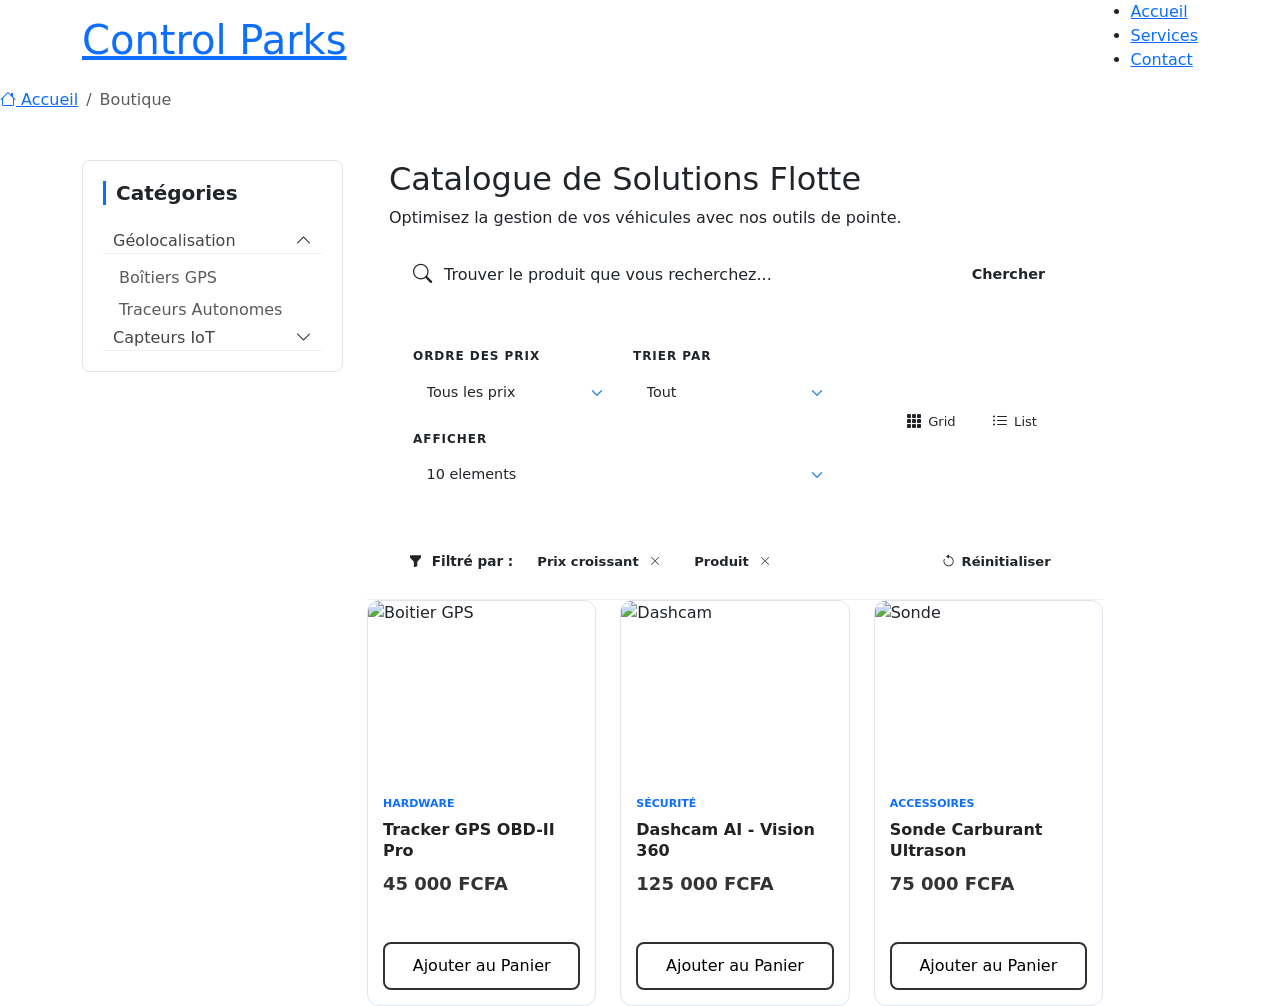
==== commit 083092ad: "Mise en fr page boutique + Some Ui ehance" ====
--- a/boutique.html
+++ b/boutique.html
@@ -4,7 +4,7 @@
 <head>
 	<meta charset="utf-8">
 	<meta content="width=device-width, initial-scale=1.0" name="viewport">
-	<title>Catalogue Gestion de Flotte - Axis</title>
+	<title>Catalogue - Control Parks</title>
 
 	<link
 		href="https://fonts.googleapis.com/css2?family=Roboto:wght@300;400;500;700&family=Montserrat:wght@400;600;700&family=Poppins:wght@300;400;500;600;700&display=swap"
@@ -432,17 +432,18 @@
 
 		.btn-action {
 			width: 100%;
-			background: var(--primary-blue);
-			color: white;
-			border: none;
+			background: white;
+			color: black;
+			border: 2px solid #343030;
 			padding: 10px;
 			border-radius: 8px;
-			font-weight: 600;
-			transition: 0.3s;
+			font-weight: 500;
+			transition: all 0.3s ease;
 		}
 
 		.btn-action:hover {
-			background: #0052cc;
+			background: black;
+			color: white;
 		}
 	</style>
 </head>
@@ -456,13 +457,13 @@
       <a href="index.html" class="logo d-flex align-items-center">
         <!-- Uncomment the line below if you also wish to use an image logo -->
         <!-- <img src="assets/img/logo.webp" alt=""> -->
-        <h1 class="sitename">Axis</h1>
+        <h1 class="sitename">Control Parks</h1>
       </a>
 
       <nav id="navmenu" class="navmenu">
         
 				<ul>
-					<li><a href="#hero">Accueil</a></li>
+					<li><a href="index.html">Accueil</a></li>
 					<li><a href="#services">Services</a></li>
 					<li><a href="#contact">Contact</a></li>
 				</ul>
@@ -478,9 +479,8 @@
 			<div class="breadcrumbs">
 				<nav aria-label="breadcrumb">
 					<ol class="breadcrumb">
-						<li class="breadcrumb-item"><a href="#"><i class="bi bi-house"></i> Home</a></li>
-						<li class="breadcrumb-item"><a href="#">Category</a></li>
-						<li class="breadcrumb-item active current">Nos Produits</li>
+						<li class="breadcrumb-item"><a href="index.html"><i class="bi bi-house"></i> Accueil</a></li>
+						<li class="breadcrumb-item active current">Boutique</li>
 					</ol>
 				</nav>
 			</div>
@@ -541,9 +541,9 @@
 							<!-- Search Bar -->
 							<div class="search-bar aos-init aos-animate" data-aos="fade-down" data-aos-delay="100">
 								<i class="bi bi-search search-icon"></i>
-								<input type="text" class="search-input" id="productSearch" placeholder="Find what you're looking for..."
+								<input type="text" class="search-input" id="productSearch" placeholder="Trouver le produit que vous recherchez..."
 									aria-label="Search products">
-								<button class="search-action" type="button">Search</button>
+								<button class="search-action" type="button">Chercher</button>
 							</div>
 
 							<!-- Toolbar -->
@@ -602,10 +602,10 @@
 											<span class="filters-label"><i class="bi bi-funnel-fill"></i> Filtré par :</span>
 											<div class="chip-list">
 												<span class="chip">
-													Electronics <button class="chip-close"><i class="bi bi-x-lg"></i></button>
+													Prix croissant <button class="chip-close"><i class="bi bi-x-lg"></i></button>
 												</span>
 												<span class="chip">
-													$50 to $100 <button class="chip-close"><i class="bi bi-x-lg"></i></button>
+													Produit <button class="chip-close"><i class="bi bi-x-lg"></i></button>
 												</span>
 											</div>
 											<button class="reset-btn"><i class="bi bi-arrow-counterclockwise"></i> Réinitialiser</button>
@@ -629,7 +629,7 @@
 							<div class="col-md-4" data-aos="fade-up">
 								<article class="item-card">
 									<div class="item-media">
-										<img src="https://images.unsplash.com/photo-1580273916550-e323be2ae537?q=80&w=400"
+										<img src="https://m.media-amazon.com/images/I/71zW-PdG0oL._AC_SL1500_.jpg"
 											alt="Boitier GPS">
 									</div>
 									<div class="item-info">
@@ -638,7 +638,7 @@
 										<span class="item-cost">45 000 FCFA</span>
 									</div>
 									<div class="card-footer-action">
-										<button class="btn-action">Voir les détails</button>
+										<button class="btn-action">Ajouter au Panier</button>
 									</div>
 								</article>
 							</div>
@@ -646,7 +646,7 @@
 							<div class="col-md-4" data-aos="fade-up" data-aos-delay="100">
 								<article class="item-card">
 									<div class="item-media">
-										<img src="https://images.unsplash.com/photo-1551524559-8af4e6624178?q=80&w=400" alt="Dashcam">
+										<img src="https://www.mixtelematics.com/images/mix-vision/na/hero/driver-facing-camera-front.webp" alt="Dashcam">
 									</div>
 									<div class="item-info">
 										<span class="item-tag">Sécurité</span>
@@ -654,7 +654,7 @@
 										<span class="item-cost">125 000 FCFA</span>
 									</div>
 									<div class="card-footer-action">
-										<button class="btn-action">Voir les détails</button>
+										<button class="btn-action">Ajouter au Panier</button>
 									</div>
 								</article>
 							</div>
@@ -670,7 +670,7 @@
 										<span class="item-cost">75 000 FCFA</span>
 									</div>
 									<div class="card-footer-action">
-										<button class="btn-action">Voir les détails</button>
+										<button class="btn-action">Ajouter au Panier</button>
 									</div>
 								</article>
 							</div>
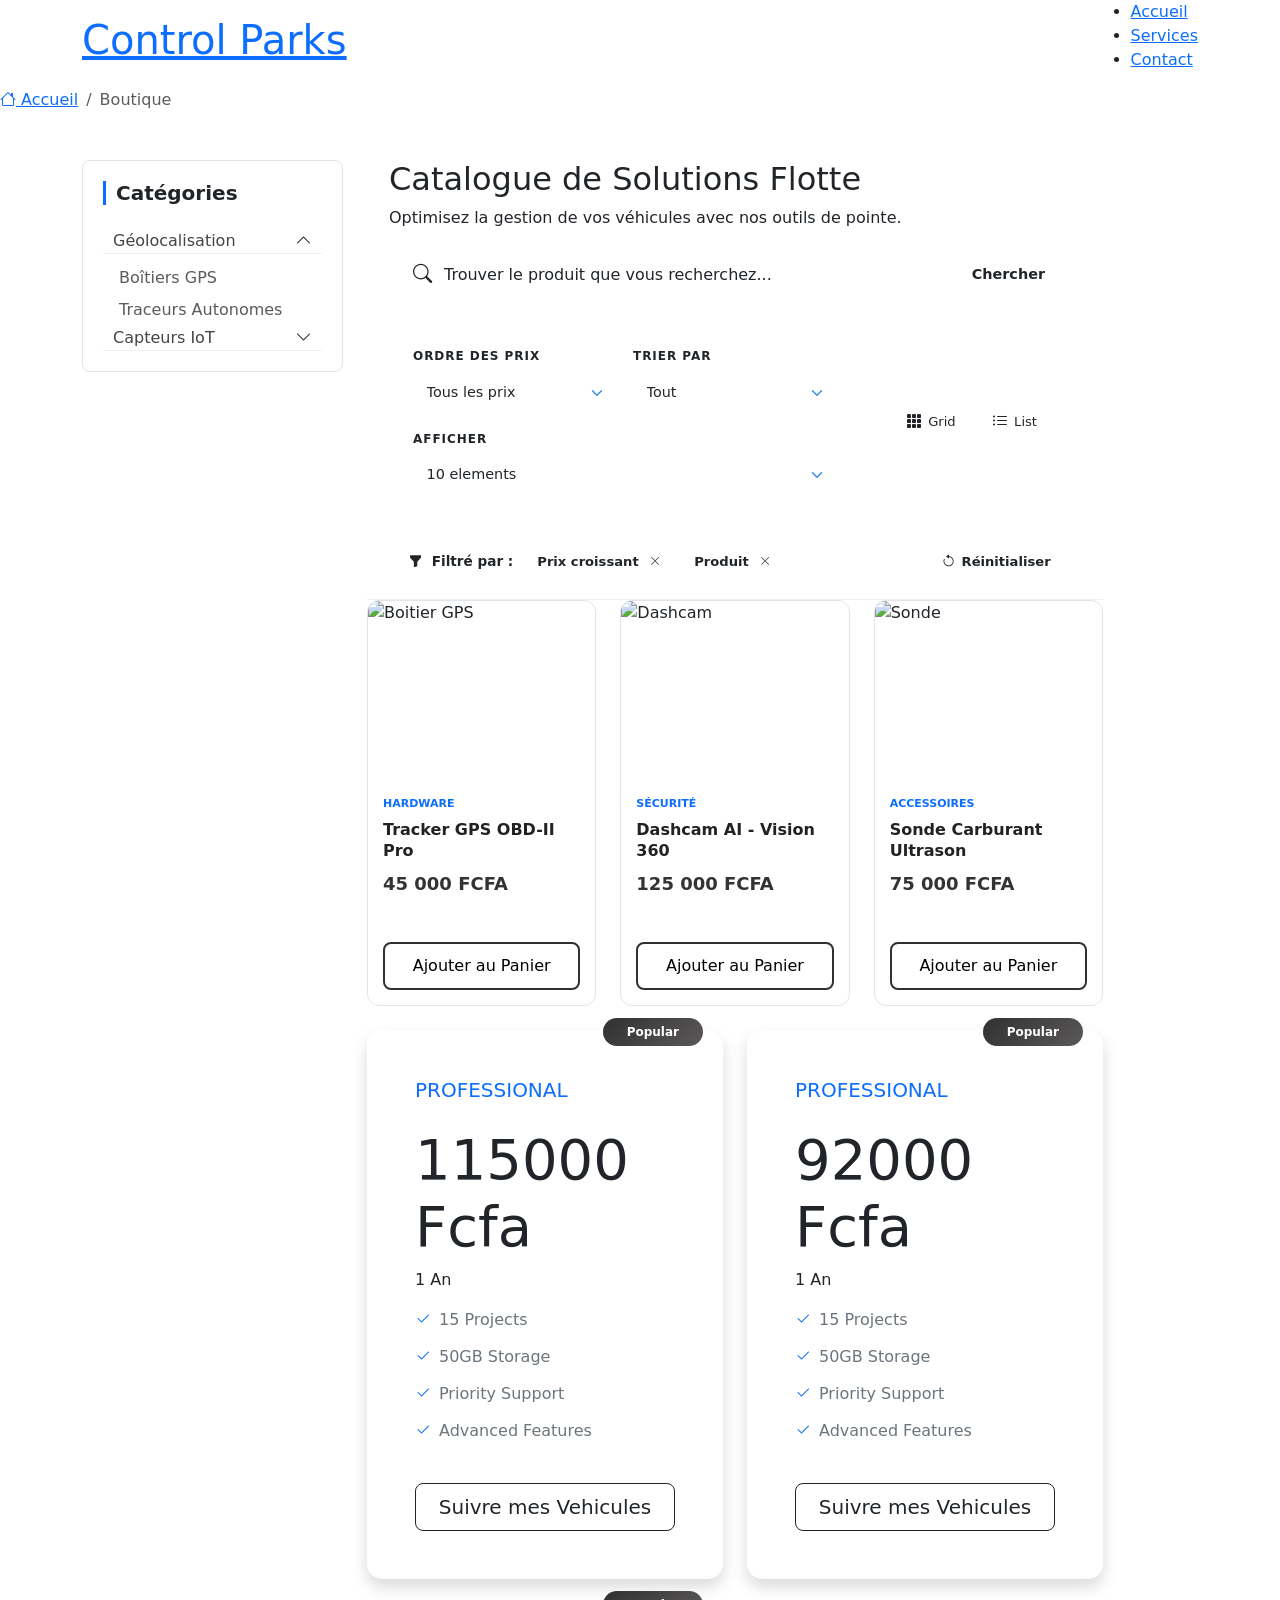
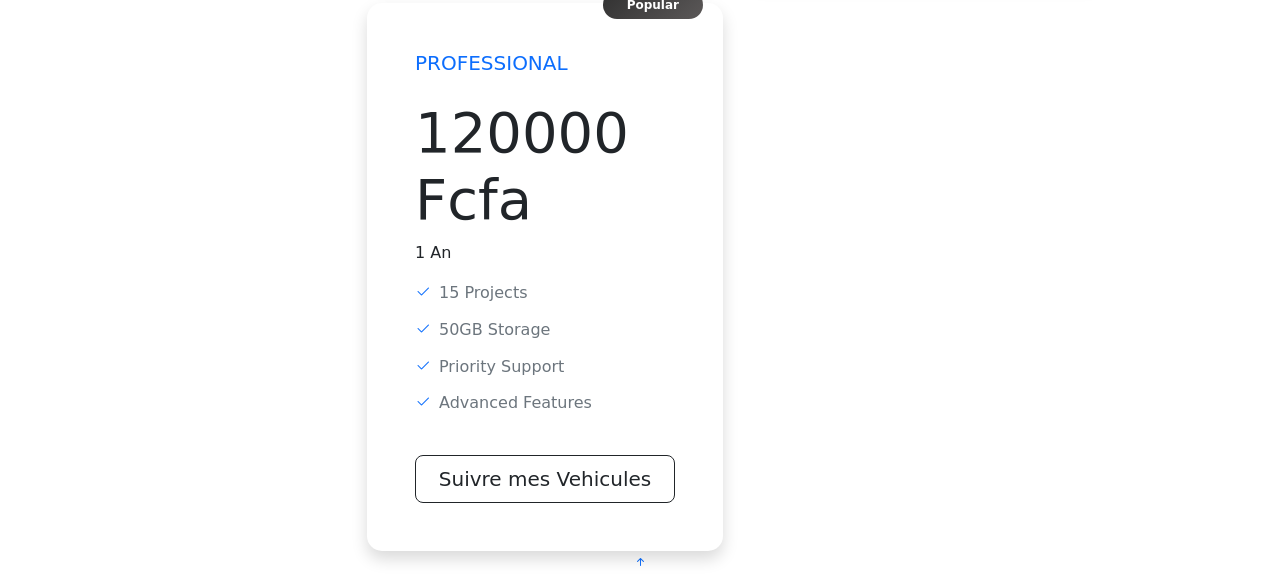
==== commit b4cf07ac: "Page boutique Ajout des card Offre" ====
--- a/boutique.html
+++ b/boutique.html
@@ -445,33 +445,83 @@
 			background: black;
 			color: white;
 		}
+
+
+		/* --- PRICING OFFRE CARDS --- */
+
+		.pricing-card {
+			transition: transform 0.3s ease, box-shadow 0.3s ease;
+			border: none;
+			border-radius: 15px;
+		}
+
+		.pricing-card:hover {
+			transform: translateY(-10px);
+			box-shadow: 0 15px 30px rgba(0, 0, 0, 0.1);
+		}
+
+		.feature-list li {
+			margin-bottom: 0.8rem;
+			color: #6c757d;
+		}
+
+		.popular-badge {
+			position: absolute;
+			top: -12px;
+			right: 20px;
+			border-radius: 20px;
+		}
+
+		.gradient-custom {
+			background: linear-gradient(135deg, #313131 0%, #5b5858 100%);
+		}
+
+		/* DIVIDER */
+		.divider-offer {
+			display: flex;
+			align-items: center;
+			text-align: center;
+		}
+
+		.divider-offer::before,
+		.divider-offer::after {
+			content: "";
+			flex: 1;
+			border-bottom: 1px solid #ddd;
+		}
+
+		.divider-offer span {
+			padding: 0 15px;
+			font-weight: 600;
+			color: #555;
+			font-size: 1.1rem;
+		}
 	</style>
 </head>
 
 <body class="starter-page-page">
 
-	
-  <header id="header" class="header d-flex align-items-center sticky">
-    <div class="container-fluid container-xl position-relative d-flex align-items-center justify-content-between">
-
-      <a href="index.html" class="logo d-flex align-items-center">
-        <!-- Uncomment the line below if you also wish to use an image logo -->
-        <!-- <img src="assets/img/logo.webp" alt=""> -->
-        <h1 class="sitename">Control Parks</h1>
-      </a>
-
-      <nav id="navmenu" class="navmenu">
-        
+
+	<header id="header" class="header d-flex align-items-center sticky">
+		<div class="container-fluid container-xl position-relative d-flex align-items-center justify-content-between">
+
+			<a href="index.html" class="logo d-flex align-items-center">
+				<!-- Uncomment the line below if you also wish to use an image logo -->
+				<!-- <img src="assets/img/logo.webp" alt=""> -->
+				<h1 class="sitename">Control Parks</h1>
+			</a>
+
+			<nav id="navmenu" class="navmenu">
 				<ul>
 					<li><a href="index.html">Accueil</a></li>
 					<li><a href="#services">Services</a></li>
 					<li><a href="#contact">Contact</a></li>
 				</ul>
-        <i class="mobile-nav-toggle d-xl-none bi bi-list"></i>
-      </nav>
-
-    </div>
-  </header>
+				<i class="mobile-nav-toggle d-xl-none bi bi-list"></i>
+			</nav>
+
+		</div>
+	</header>
 
 	<main class="main">
 
@@ -526,7 +576,7 @@
 				</div>
 
 				<div class="col-lg-8">
-					
+
 					<!-- Category Header Section -->
 					<section id="category-header" class="category-header section">
 
@@ -541,8 +591,8 @@
 							<!-- Search Bar -->
 							<div class="search-bar aos-init aos-animate" data-aos="fade-down" data-aos-delay="100">
 								<i class="bi bi-search search-icon"></i>
-								<input type="text" class="search-input" id="productSearch" placeholder="Trouver le produit que vous recherchez..."
-									aria-label="Search products">
+								<input type="text" class="search-input" id="productSearch"
+									placeholder="Trouver le produit que vous recherchez..." aria-label="Search products">
 								<button class="search-action" type="button">Chercher</button>
 							</div>
 
@@ -625,12 +675,11 @@
 						</div> -->
 						<!-- End Section Title -->
 
-						<div class="row g-4">
+						<div class="row g-4 row-cols-1 row-cols-md-3 ">
 							<div class="col-md-4" data-aos="fade-up">
 								<article class="item-card">
 									<div class="item-media">
-										<img src="https://m.media-amazon.com/images/I/71zW-PdG0oL._AC_SL1500_.jpg"
-											alt="Boitier GPS">
+										<img src="https://m.media-amazon.com/images/I/71zW-PdG0oL._AC_SL1500_.jpg" alt="Boitier GPS">
 									</div>
 									<div class="item-info">
 										<span class="item-tag">Hardware</span>
@@ -646,7 +695,8 @@
 							<div class="col-md-4" data-aos="fade-up" data-aos-delay="100">
 								<article class="item-card">
 									<div class="item-media">
-										<img src="https://www.mixtelematics.com/images/mix-vision/na/hero/driver-facing-camera-front.webp" alt="Dashcam">
+										<img src="https://www.mixtelematics.com/images/mix-vision/na/hero/driver-facing-camera-front.webp"
+											alt="Dashcam">
 									</div>
 									<div class="item-info">
 										<span class="item-tag">Sécurité</span>
@@ -673,7 +723,101 @@
 										<button class="btn-action">Ajouter au Panier</button>
 									</div>
 								</article>
+							</div><br>
+
+							<!-- OFFRE Pro Plan -->
+							<div class="col-md-6"  data-aos="fade-up" data-aos-delay="100">
+								<div class="card h-100 pricing-card shadow position-relative">
+									<span class="badge gradient-custom text-white popular-badge px-4 py-2">Popular</span>
+									<div class="card-body p-5">
+										<h5 class="card-title text-primary text-uppercase mb-4">Professional</h5>
+										<!-- <h1 class="display-5 mb-4">$49<small class="text-muted fw-light">/mo</small></h1> -->
+
+										
+										<div class="price-section">
+											<h1 class="display-4">115000</span> Fcfa
+											</h1>
+											<div class="price-details">
+												<p>1 An</p>
+											</div>
+										</div>
+
+										<ul class="list-unstyled feature-list">
+											<li><i class="bi bi-check2 text-primary me-2"></i>15 Projects</li>
+											<li><i class="bi bi-check2 text-primary me-2"></i>50GB Storage</li>
+											<li><i class="bi bi-check2 text-primary me-2"></i>Priority Support</li>
+											<li><i class="bi bi-check2 text-primary me-2"></i>Advanced Features</li>
+										</ul>
+										<a href="checkout-page.html">
+											<button class="btn btn-outline-dark btn-lg w-100 mt-4">
+												Suivre mes Vehicules
+											</button>
+										</a>
+									</div>
+								</div>
 							</div>
+
+							<div class="col-md-6" data-aos="fade-up" data-aos-delay="100">
+								<div class="card h-100 pricing-card shadow position-relative">
+									<span class="badge gradient-custom text-white popular-badge px-4 py-2">Popular</span>
+									<div class="card-body p-5">
+										<h5 class="card-title text-primary text-uppercase mb-4">Professional</h5>
+										<!-- <h1 class="display-5 mb-4">$49<small class="text-muted fw-light">/mo</small></h1> -->
+
+										<div class="price-section">
+											<h1 class="display-4">92000</span> Fcfa
+											</h1>
+											<div class="price-details">
+												<p>1 An</p>
+											</div>
+										</div>
+
+										<ul class="list-unstyled feature-list">
+											<li><i class="bi bi-check2 text-primary me-2"></i>15 Projects</li>
+											<li><i class="bi bi-check2 text-primary me-2"></i>50GB Storage</li>
+											<li><i class="bi bi-check2 text-primary me-2"></i>Priority Support</li>
+											<li><i class="bi bi-check2 text-primary me-2"></i>Advanced Features</li>
+										</ul>
+										<a href="checkout-page.html">
+											<button class="btn btn-outline-dark btn-lg w-100 mt-4">
+												Suivre mes Vehicules
+											</button>
+										</a>
+									</div>
+								</div>
+							</div>
+
+							<div class="col-md-6"  data-aos="fade-up" data-aos-delay="100">
+								<div class="card h-100 pricing-card shadow position-relative">
+									<span class="badge gradient-custom text-white popular-badge px-4 py-2">Popular</span>
+									<div class="card-body p-5">
+										<h5 class="card-title text-primary text-uppercase mb-4">Professional</h5>
+										<!-- <h1 class="display-5 mb-4">$49<small class="text-muted fw-light">/mo</small></h1> -->
+
+										
+										<div class="price-section">
+											<h1 class="display-4">120000</span> Fcfa
+											</h1>
+											<div class="price-details">
+												<p>1 An</p>
+											</div>
+										</div>
+
+										<ul class="list-unstyled feature-list">
+											<li><i class="bi bi-check2 text-primary me-2"></i>15 Projects</li>
+											<li><i class="bi bi-check2 text-primary me-2"></i>50GB Storage</li>
+											<li><i class="bi bi-check2 text-primary me-2"></i>Priority Support</li>
+											<li><i class="bi bi-check2 text-primary me-2"></i>Advanced Features</li>
+										</ul>
+										<a href="checkout-page.html">
+											<button class="btn btn-outline-dark btn-lg w-100 mt-4">
+												Suivre mes Vehicules
+											</button>
+										</a>
+									</div>
+								</div>
+							</div>
+
 						</div>
 					</section>
 
@@ -683,10 +827,15 @@
 
 	</main>
 
+	<!-- Scroll Top -->
+	<a href="#" id="scroll-top" class="scroll-top d-flex align-items-center justify-content-center"><i
+			class="bi bi-arrow-up-short"></i></a>
+
 	<script src="assets/vendor/bootstrap/js/bootstrap.bundle.min.js"></script>
 	<script src="assets/vendor/aos/aos.js"></script>
+	<script src="assets/js/main.js"></script>
 	<script>
-		AOS.init({ duration: 600, once: true });
+		AOS.init({ duration: 300, once: true });
 	</script>
 
 </body>
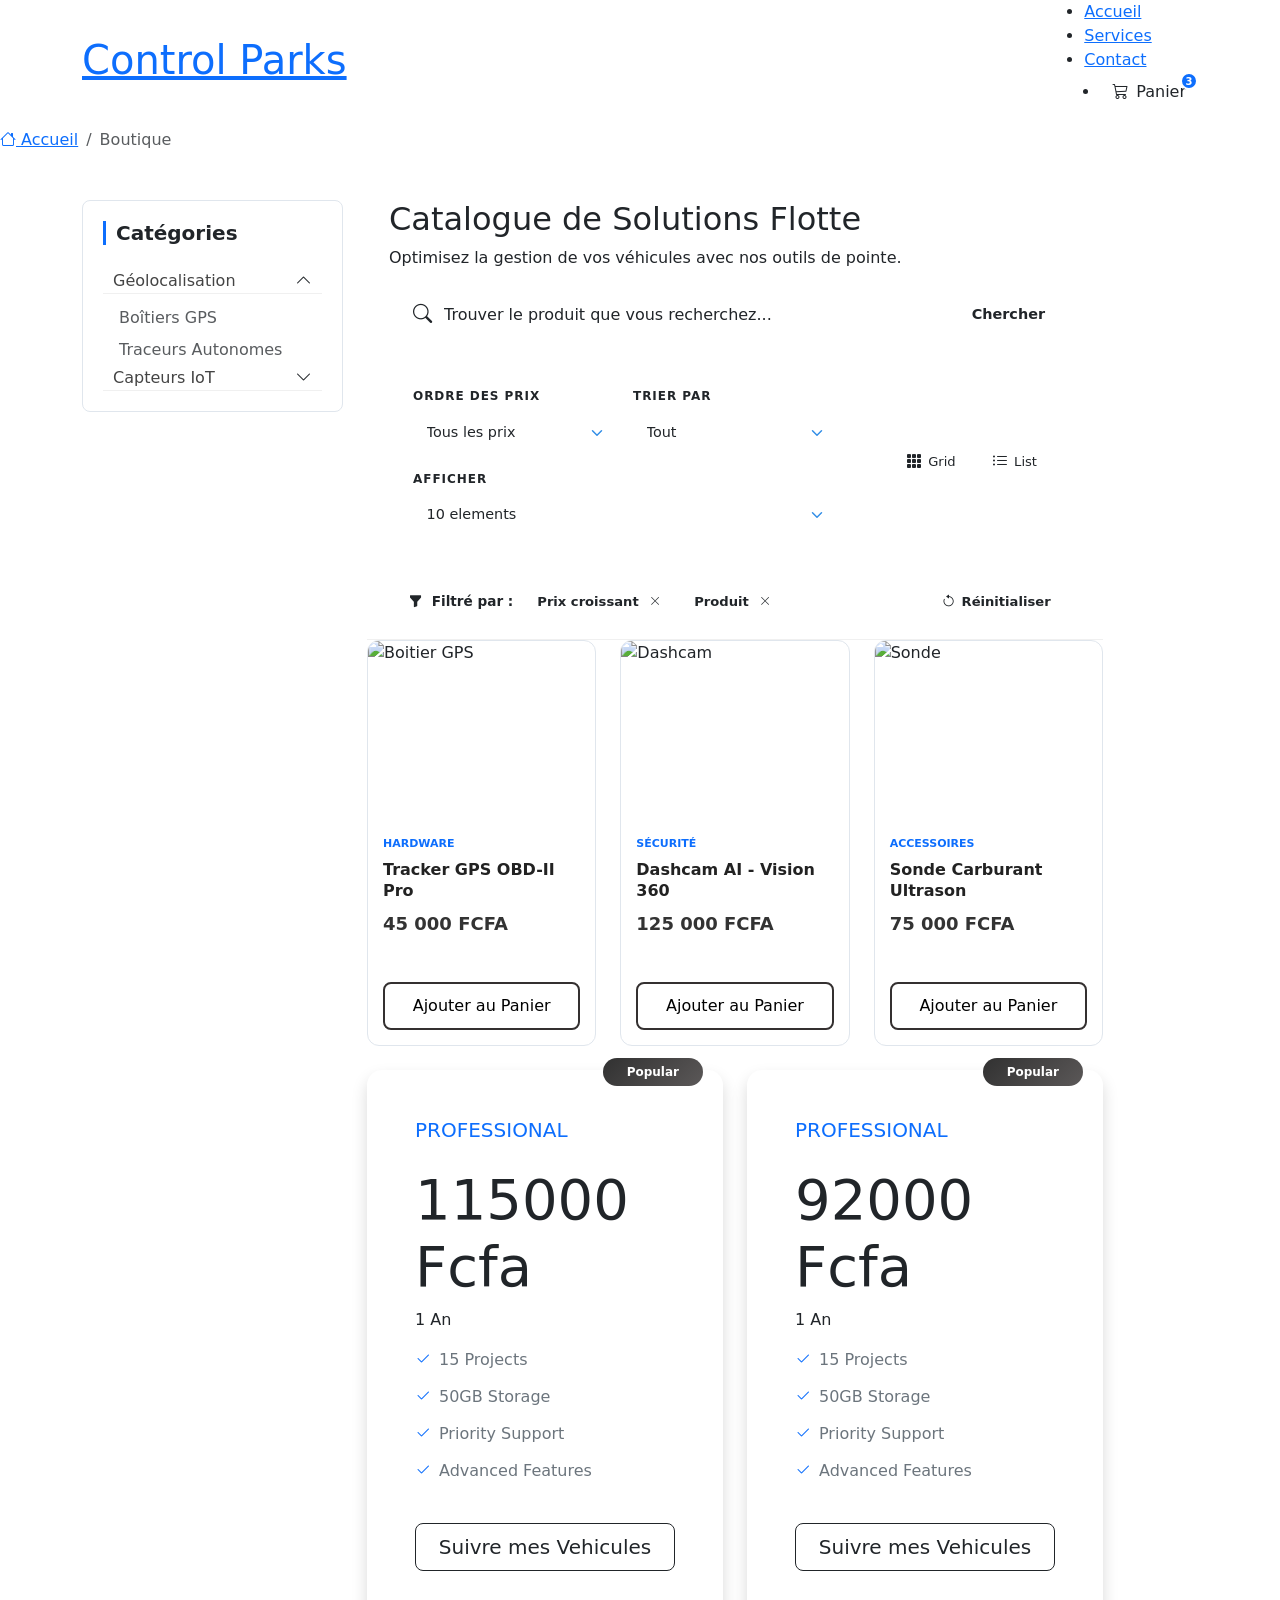
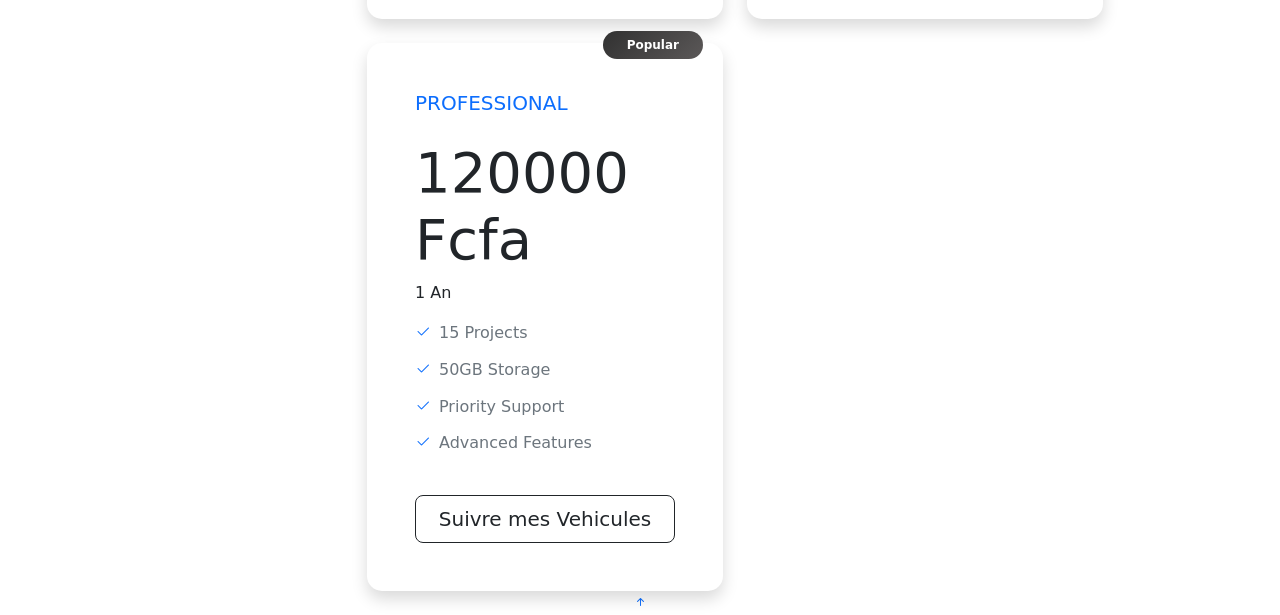
==== commit 007f5664: "Ajout de la section cart dropdown dans la page boutique" ====
--- a/boutique.html
+++ b/boutique.html
@@ -496,6 +496,181 @@
 			color: #555;
 			font-size: 1.1rem;
 		}
+
+
+		/* --- CART DROPDOWN STYLES --- */
+		.cart-dropdown .action-icon {
+			background: none;
+			border: none;
+			position: relative;
+			display: flex;
+			align-items: center;
+			gap: 8px;
+			padding: 8px 12px;
+			color: var(--default-color);
+			transition: 0.3s;
+		}
+
+		.cart-dropdown .count-dot {
+			position: absolute;
+			top: 0;
+			right: 0;
+			background: var(--primary-blue);
+			color: white;
+			font-size: 10px;
+			font-weight: 700;
+			width: 18px;
+			height: 18px;
+			border-radius: 50%;
+			display: flex;
+			align-items: center;
+			justify-content: center;
+			border: 2px solid #fff;
+		}
+
+		.cart-panel {
+			width: 350px;
+			padding: 0;
+			border: none;
+			box-shadow: 0 15px 35px rgba(0, 0, 0, 0.15);
+			border-radius: 12px;
+			margin-top: 15px !important;
+		}
+
+		.cart-panel-header {
+			padding: 15px 20px;
+			border-bottom: 1px solid #eee;
+			display: flex;
+			justify-content: space-between;
+			align-items: center;
+		}
+
+		.cart-panel-header h6 {
+			margin: 0;
+			font-weight: 700;
+		}
+
+		.cart-panel-header .item-count {
+			font-size: 13px;
+			color: #777;
+		}
+
+		.cart-panel-body {
+			max-height: 300px;
+			overflow-y: auto;
+			padding: 10px 0;
+		}
+
+		.cart-item {
+			display: flex;
+			padding: 15px 20px;
+			gap: 15px;
+			position: relative;
+			transition: 0.2s;
+		}
+
+		.cart-item:hover {
+			background: #f9f9f9;
+		}
+
+		.cart-item-img {
+			width: 60px;
+			height: 60px;
+			border-radius: 8px;
+			overflow: hidden;
+			border: 1px solid #eee;
+		}
+
+		.cart-item-info h6 {
+			font-size: 14px;
+			margin-bottom: 4px;
+			font-weight: 600;
+		}
+
+		.cart-item-variant {
+			font-size: 12px;
+			color: #888;
+			display: block;
+		}
+
+		.cart-item-price {
+			font-weight: 700;
+			color: var(--primary-blue);
+			font-size: 14px;
+		}
+
+		.cart-item-qty {
+			font-size: 12px;
+			color: #777;
+			margin-left: 10px;
+		}
+
+		.cart-item-remove {
+			position: absolute;
+			right: 15px;
+			top: 15px;
+			background: none;
+			border: none;
+			color: #ccc;
+			cursor: pointer;
+			transition: 0.3s;
+		}
+
+		.cart-item-remove:hover {
+			color: #ff4d4d;
+		}
+
+		.cart-panel-footer {
+			padding: 20px;
+			background: #fcfcfc;
+			border-top: 1px solid #eee;
+			border-radius: 0 0 12px 12px;
+		}
+
+		.cart-subtotal {
+			display: flex;
+			justify-content: space-between;
+			margin-bottom: 15px;
+			font-weight: 700;
+		}
+
+		.btn-checkout {
+			display: block;
+			width: 100%;
+			background: var(--primary-blue);
+			color: #ffffff !important;
+			padding: 14px;
+			border-radius: 8px;
+			text-decoration: none;
+			font-weight: 600;
+			margin-bottom: 15px;
+			transition: all 0.3s ease;
+			border: none;
+		}
+
+		.btn-checkout:hover {
+			background: #0056b3;
+			color: #ffffff !important;
+			box-shadow: 0 4px 12px rgba(13, 110, 253, 0.3);
+		}
+
+		.btn-viewcart:hover {
+			color: black !important;
+			font-weight: 500;
+			text-decoration: underline;
+		}
+
+		.btn-viewcart {
+			display: block;
+			text-align: center;
+			font-size: 13px;
+			color: #666;
+			text-decoration: none;
+		}
+
+		.cart-panel-footer a {
+			justify-content: center;
+		}
 	</style>
 </head>
 
@@ -516,6 +691,60 @@
 					<li><a href="index.html">Accueil</a></li>
 					<li><a href="#services">Services</a></li>
 					<li><a href="#contact">Contact</a></li>
+
+					<li class="dropdown cart-dropdown ms-lg-3">
+						<button class="action-icon" type="button" data-bs-toggle="dropdown" aria-expanded="false">
+							<i class="bi bi-cart3"></i>
+							<span class="action-label d-none d-md-inline">Panier</span>
+							<span class="count-dot">3</span>
+						</button>
+						<div class="dropdown-menu dropdown-menu-end cart-panel">
+							<div class="cart-panel-header">
+								<h6>Votre Panier</h6>
+								<span class="item-count">3 articles</span>
+							</div>
+							<div class="cart-panel-body">
+								<div class="cart-item">
+									<div class="cart-item-img">
+										<img src="https://m.media-amazon.com/images/I/71zW-PdG0oL._AC_SL1500_.jpg"
+											alt="Product" class="img-fluid">
+									</div>
+									<div class="cart-item-info">
+										<h6>Tracker GPS OBD-II Pro</h6>
+										<span class="cart-item-variant">Standard / Noir</span>
+										<div class="cart-item-meta">
+											<span class="cart-item-price">45 000 FCFA</span>
+											<span class="cart-item-qty">Qté: 1</span>
+										</div>
+									</div>
+									<button class="cart-item-remove"><i class="bi bi-x-lg"></i></button>
+								</div>
+								<div class="cart-item">
+									<div class="cart-item-img">
+										<img src="https://www.mixtelematics.com/images/mix-vision/na/hero/driver-facing-camera-front.webp"
+											alt="Product" class="img-fluid">
+									</div>
+									<div class="cart-item-info">
+										<h6>Dashcam AI - Vision 360</h6>
+										<span class="cart-item-variant">Pack Pro</span>
+										<div class="cart-item-meta">
+											<span class="cart-item-price">125 000 FCFA</span>
+											<span class="cart-item-qty">Qté: 1</span>
+										</div>
+									</div>
+									<button class="cart-item-remove"><i class="bi bi-x-lg"></i></button>
+								</div>
+							</div>
+							<div class="cart-panel-footer">
+								<div class="cart-subtotal">
+									<span>Sous-total</span>
+									<span class="cart-subtotal-price">170 000 FCFA</span>
+								</div>
+								<a href="#" class="btn-checkout" style="padding-left: 0px;">Commander</a>
+								<a href="#" class="btn-viewcart">Voir tout le panier →</a>
+							</div>
+						</div>
+					</li>
 				</ul>
 				<i class="mobile-nav-toggle d-xl-none bi bi-list"></i>
 			</nav>
@@ -838,6 +1067,14 @@
 		AOS.init({ duration: 300, once: true });
 	</script>
 
+	<script>
+		// Empêcher la fermeture du panier lors d'un clic à l'intérieur
+		document.querySelectorAll('.cart-panel').forEach(function (element) {
+			element.addEventListener('click', function (e) {
+				e.stopPropagation();
+			});
+		});
+	</script>
 </body>
 
 </html>
